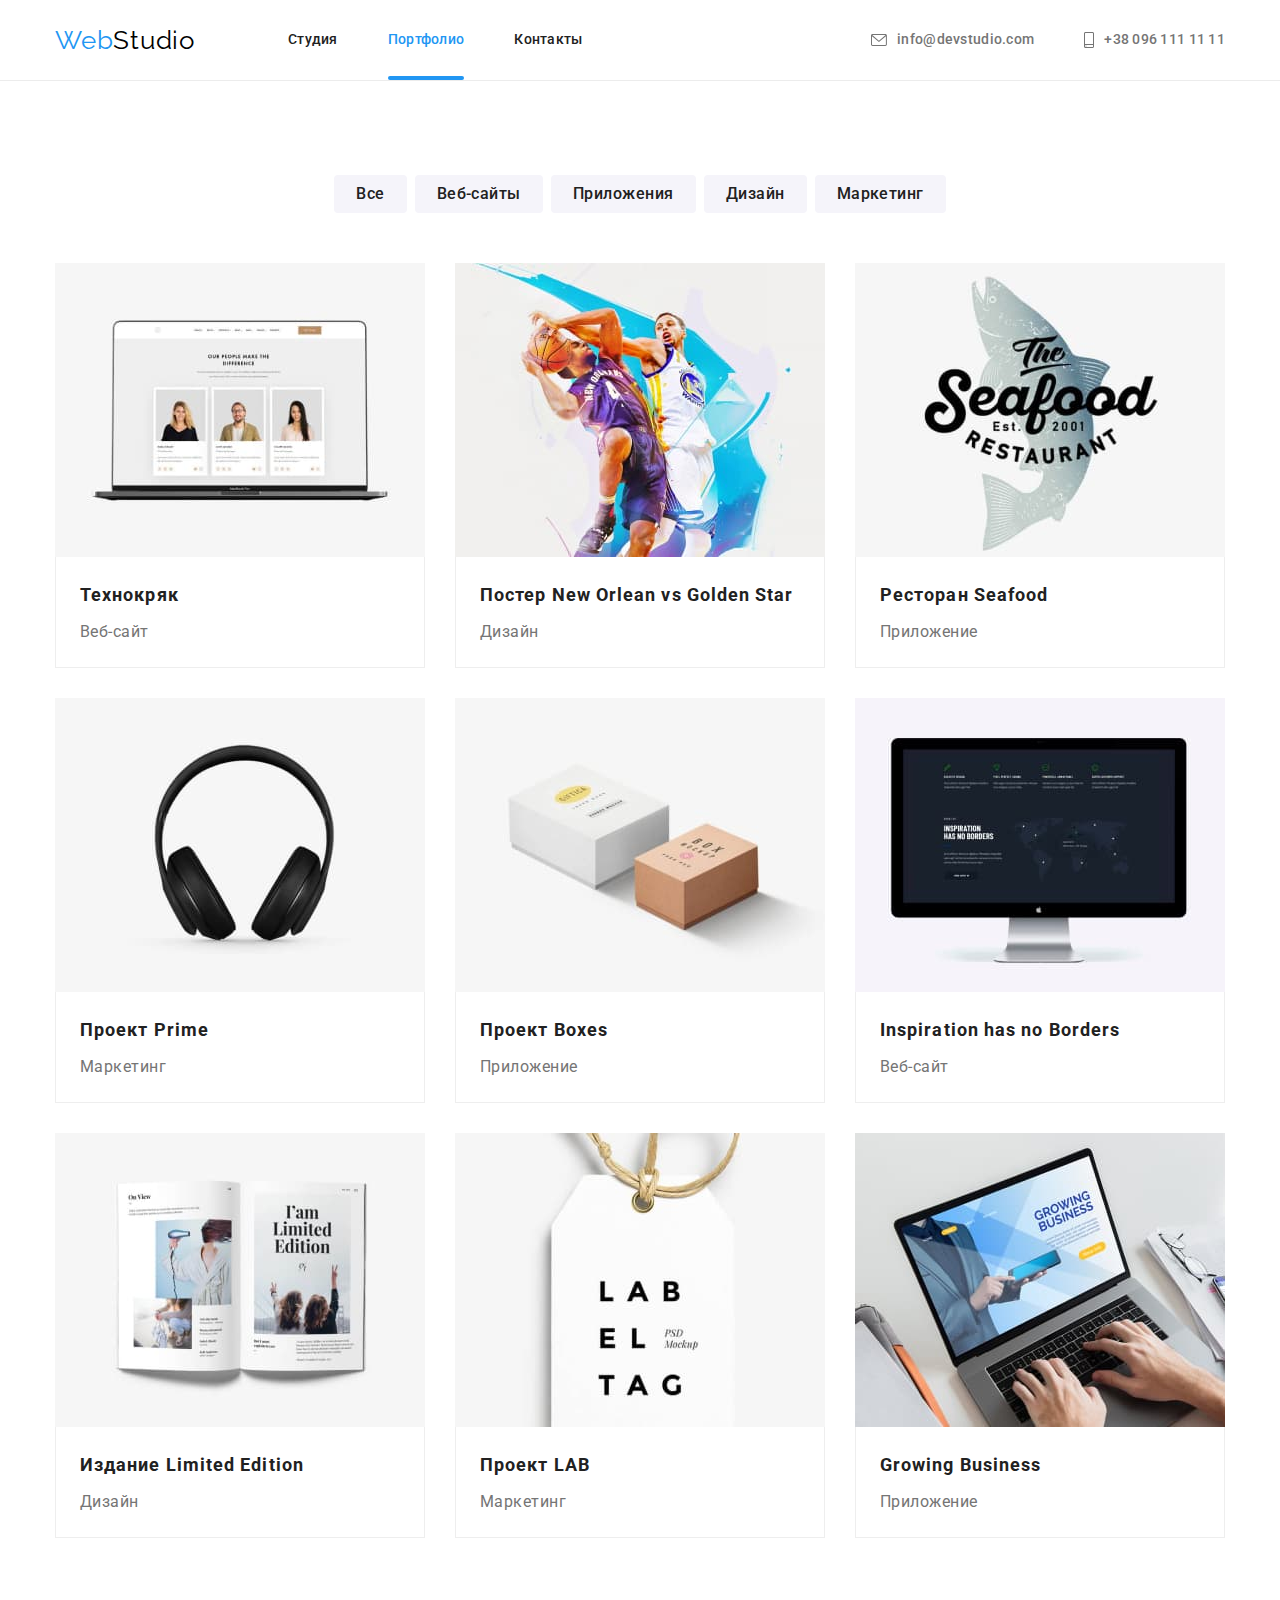
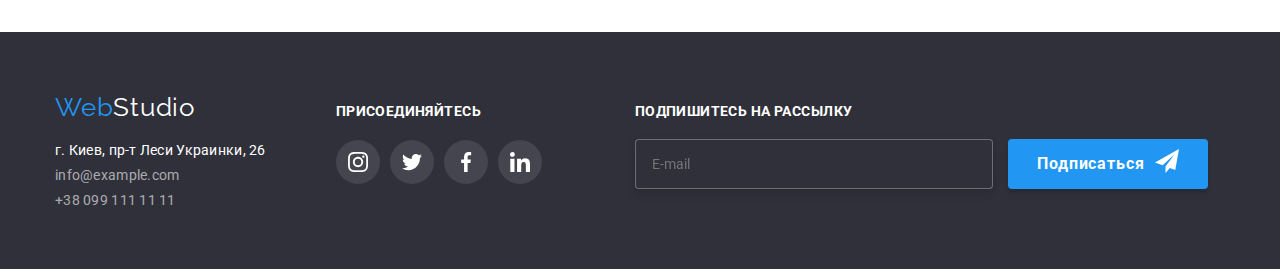
==== portfolio.html @ 9d2379ec "base" ====
<!DOCTYPE html>
<html lang="ru">
  <head>
    <meta charset="UTF-8" />
    <meta http-equiv="X-UA-Compatible" content="IE=edge" />
    <meta name="viewport" content="width=device-width, initial-scale=1.0" />
    <title>Портфолио</title>

    <link rel="preconnect" href="https://fonts.googleapis.com" />
    <link rel="preconnect" href="https://fonts.gstatic.com" crossorigin />
    <link
      href="https://fonts.googleapis.com/css2?family=Raleway:wght@700&family=Roboto:wght@400;500;700;900&display=swap"
      rel="stylesheet"
    />

    <link
      rel="stylesheet"
      href="https://cdn.jsdelivr.net/npm/modern-normalize@1.1.0/modern-normalize.min.css"
    />

    <link rel="stylesheet" href="./css/styles.css" />
  </head>

  <body>
    <header>
      <div class="container header-container">
        <nav class="navigation-main">
          <a class="logo" lang="en" href="./index.html"
            >Web<span class="logo-black">Studio</span></a
          >
          <ul class="navigation-titles">
            <li class="item"><a href="./index.html" class="link">Студия</a></li>
            <li class="item"><a href="./portfolio.html" class="link current">Портфолио</a></li>
            <li class="item"><a href="" class="link">Контакты</a></li>
          </ul>
        </nav>

        <ul class="contacts-header">
          <li class="contacts email">
            <a href="mailto:info@devstudio.com" class="link email">
              <svg class="icon-header" width="16" height="12">
                <use href="./images/icons.svg#icon-envelope"></use>
              </svg>
              info@devstudio.com</a
            >
          </li>
          <li class="contacts tel">
            <a href="tel:+380961111111" class="link tel">
              <svg class="icon-header" width="10" height="16">
                <use href="./images/icons.svg#icon-smartphone"></use>
              </svg>
              +38 096 111 11 11</a
            >
          </li>
        </ul>
      </div>
    </header>

    <main>
      <section class="section">
        <div class="container">
          <h1 class="visually-hidden">Портфолио</h1>
          <ul class="filter">
            <li><button type="button" class="portfolio-button">Все</button></li>
            <li><button type="button" class="portfolio-button">Веб-сайты</button></li>
            <li><button type="button" class="portfolio-button">Приложения</button></li>
            <li><button type="button" class="portfolio-button">Дизайн</button></li>
            <li><button type="button" class="portfolio-button">Маркетинг</button></li>
          </ul>

          <ul class="projects">
            <li class="projects-item">
              <div class="overlay-block">
                <img
                  class="projects-img"
                  src="./images/portfolio/technokryak.jpg"
                  alt="Экран ноутбука"
                  width="370"
                  height="294"
                />
                <div class="portfolio-pannel">
                  Технокряк это современная площадка распространения коронавируса. Компании
                  используют эту платформу для цифрового шпионажа и атак на защищённые сервера
                  конкурентов.
                </div>
              </div>
              <div class="project-text">
                <h3 class="project-name">Технокряк</h3>
                <p class="project-description">Веб-сайт</p>
              </div>
            </li>
            <li class="projects-item">
              <div class="overlay-block">
                <img
                  class="projects-img"
                  src="./images/portfolio/new-orlean.jpg"
                  alt="Баскетболисты"
                  width="370"
                  height="294"
                />
                <div class="portfolio-pannel">
                  Технокряк это современная площадка распространения коронавируса. Компании
                  используют эту платформу для цифрового шпионажа и атак на защищённые сервера
                  конкурентов.
                </div>
              </div>
              <div class="project-text">
                <h3 class="project-name">Постер New Orlean vs Golden Star</h3>
                <p class="project-description">Дизайн</p>
              </div>
            </li>
            <li class="projects-item">
              <div class="overlay-block">
                <img
                  class="projects-img"
                  src="./images/portfolio/seafood.jpg"
                  alt="Логотип рыбного ресторана"
                  width="370"
                  height="294"
                />
                <div class="portfolio-pannel">
                  Технокряк это современная площадка распространения коронавируса. Компании
                  используют эту платформу для цифрового шпионажа и атак на защищённые сервера
                  конкурентов.
                </div>
              </div>
              <div class="project-text">
                <h3 class="project-name">Ресторан Seafood</h3>
                <p class="project-description">Приложение</p>
              </div>
            </li>
            <li class="projects-item">
              <div class="overlay-block">
                <img
                  class="projects-img"
                  src="./images/portfolio/prime.jpg"
                  alt="Наушники"
                  width="370"
                  height="294"
                />
                <div class="portfolio-pannel">
                  Технокряк это современная площадка распространения коронавируса. Компании
                  используют эту платформу для цифрового шпионажа и атак на защищённые сервера
                  конкурентов.
                </div>
              </div>
              <div class="project-text">
                <h3 class="project-name">Проект Prime</h3>
                <p class="project-description">Маркетинг</p>
              </div>
            </li>
            <li class="projects-item">
              <div class="overlay-block">
                <img
                  class="projects-img"
                  src="./images/portfolio/boxes.jpg"
                  alt="Коробочки"
                  width="370"
                  height="294"
                />
                <div class="portfolio-pannel">
                  Технокряк это современная площадка распространения коронавируса. Компании
                  используют эту платформу для цифрового шпионажа и атак на защищённые сервера
                  конкурентов.
                </div>
              </div>
              <div class="project-text">
                <h3 class="project-name">Проект Boxes</h3>
                <p class="project-description">Приложение</p>
              </div>
            </li>
            <li class="projects-item">
              <div class="overlay-block">
                <img
                  class="projects-img"
                  src="./images/portfolio/inspiration.jpg"
                  alt="Монитор с темной темой"
                  width="370"
                  height="294"
                />
                <div class="portfolio-pannel">
                  Технокряк это современная площадка распространения коронавируса. Компании
                  используют эту платформу для цифрового шпионажа и атак на защищённые сервера
                  конкурентов.
                </div>
              </div>
              <div class="project-text">
                <h3 class="project-name">Inspiration has no Borders</h3>
                <p class="project-description">Веб-сайт</p>
              </div>
            </li>
            <li class="projects-item">
              <div class="overlay-block">
                <img
                  class="projects-img"
                  src="./images/portfolio/limited-edition.jpg"
                  alt="Разворот журнала"
                  width="370"
                  height="294"
                />
                <div class="portfolio-pannel">
                  Технокряк это современная площадка распространения коронавируса. Компании
                  используют эту платформу для цифрового шпионажа и атак на защищённые сервера
                  конкурентов.
                </div>
              </div>
              <div class="project-text">
                <h3 class="project-name">Издание Limited Edition</h3>
                <p class="project-description">Дизайн</p>
              </div>
            </li>
            <li class="projects-item">
              <div class="overlay-block">
                <img
                  class="projects-img"
                  src="./images/portfolio/lab.jpg"
                  alt="Бирка"
                  width="370"
                  height="294"
                />
                <div class="portfolio-pannel">
                  Технокряк это современная площадка распространения коронавируса. Компании
                  используют эту платформу для цифрового шпионажа и атак на защищённые сервера
                  конкурентов.
                </div>
              </div>
              <div class="project-text">
                <h3 class="project-name">Проект LAB</h3>
                <p class="project-description">Маркетинг</p>
              </div>
            </li>
            <li class="projects-item">
              <div class="overlay-block">
                <img
                  class="projects-img"
                  src="./images/portfolio/growing-business.jpg"
                  alt="Работа за компьютером"
                  width="370"
                  height="294"
                />
                <div class="portfolio-pannel">
                  Технокряк это современная площадка распространения коронавируса. Компании
                  используют эту платформу для цифрового шпионажа и атак на защищённые сервера
                  конкурентов.
                </div>
              </div>
              <div class="project-text">
                <h3 class="project-name">Growing Business</h3>
                <p class="project-description">Приложение</p>
              </div>
            </li>
          </ul>
        </div>
      </section>
    </main>

    <footer class="footer">
      <div class="container footer-block">
        <div class="contact-data">
          <a class="logo footer-logo" lang="en" href="./index.html"
            >Web<span class="logo-white">Studio</span></a
          >
          <address class="address">
            <p class="physical-address">г. Киев, пр-т Леси Украинки, 26</p>
            <a class="footer-contact email" href="mailto:info@example.com">info@example.com</a>
            <a class="footer-contact" href="tel:+380991111111">+38 099 111 11 11</a>
          </address>
        </div>

        <div class="socials">
          <p class="join">присоединяйтесь</p>
          <ul class="networks">
            <li class="networks-item">
              <a href="" class="social-link-footer">
                <svg class="networks-icon-footer" width="20" height="20">
                  <use href="./images/icons.svg#icon-instagram"></use>
                </svg>
              </a>
            </li>
            <li class="networks-item">
              <a href="" class="social-link-footer">
                <svg class="networks-icon-footer" width="20" height="20">
                  <use href="./images/icons.svg#icon-twitter"></use>
                </svg>
              </a>
            </li>
            <li class="networks-item">
              <a href="" class="social-link-footer">
                <svg class="networks-icon-footer" width="20" height="20">
                  <use href="./images/icons.svg#icon-facebook"></use>
                </svg>
              </a>
            </li>
            <li class="networks-item">
              <a href="" class="social-link-footer">
                <svg class="networks-icon-footer" width="20" height="20">
                  <use href="./images/icons.svg#icon-linkedin"></use>
                </svg>
              </a>
            </li>
          </ul>
        </div>
        <div class="footer-modal">
          <label for="footer-email">Подпишитесь на рассылку</label>
          <div class="submit-email">
            <input class="footer-input" type="email" id="footer-email" placeholder="E-mail" />
            <button class="footer-button" type="submit">
              <div class="send">
                <div class="button-text-send">Подписаться</div>
                <div class="icon-button-send">
                  <svg class="icon-send" width="24" height="24">
                    <use href="./images/icons.svg#icon-send"></use>
                  </svg>
                </div>
              </div>
            </button>
          </div>
        </div>
      </div>
    </footer>
  </body>
</html>
---- css/styles.css ----
/* Стили для index.html */
:root {
  --main-text-color: #757575;
  --header-text-color: #212121;
  --logo-black-text-color: #000000;
  --accent-color: #2196f3;
  --invert-text-color: #ffffff;
  --background-color: #2f303a;
  --button-background: #f5f4fa;
  --icon-basic-color: #afb1b8;
  --time-function: cubic-bezier(0.4, 0, 0.2, 1);
}

html {
  box-sizing: border-box;
}
*,
*::before,
*::after {
  box-sizing: inherit;
}

body {
  background-color: #ffffff;
  color: var(--main-text-color);
  font-family: 'Roboto', sans-serif;
  font-style: normal;
  font-size: 14px;
  line-height: 1.14;
  letter-spacing: 0.02em;
}

ul {
  list-style: none;
  margin-top: 0;
  margin-bottom: 0;
  padding: 0;
}
a {
  text-decoration: none;
  color: var(--header-text-color);
}
h1,
h2,
h3,
p {
  margin-top: 0;
  margin-bottom: 0;
}
img {
  display: block;
}
header {
  border-bottom: 1px solid #ececec;
}
.container {
  width: 1200px;
  padding-left: 15px;
  padding-right: 15px;
  margin-left: auto;
  margin-right: auto;
}
.section {
  padding-top: 94px;
  padding-bottom: 94px;
}
.visually-hidden {
  position: absolute;
  width: 1px;
  height: 1px;
  margin: -1px;
  border: 0;
  padding: 0;
  white-space: nowrap;
  clip-path: inset(100%);
  clip: rect(0 0 0 0);
  overflow: hidden;
}
.container.header-container {
  display: flex;
  align-items: center;
}
.logo {
  margin-right: 93px;

  font-family: 'Raleway', sans-serif;
  font-size: 26px;
  line-height: 1.19;
  letter-spacing: 0.03em;
  color: var(--accent-color);
}
.logo .logo-black {
  color: var(--logo-black-text-color);
}
.logo .logo-white {
  color: var(--invert-text-color);
}
.navigation-main {
  display: flex;
  align-items: center;
}
.navigation-titles .link.current {
  color: var(--accent-color);
}
.navigation-titles {
  display: flex;
  align-items: center;
  font-weight: 500;
}
.navigation-titles .item:not(:last-child) {
  margin-right: 50px;
}
.navigation-titles .item {
  display: block;
}
.navigation-titles .link {
  display: inline-block;
  position: relative;
  padding: 32px 0;
}
.navigation-titles .link:hover,
.navigation-titles .link:focus {
  color: var(--accent-color);
}
.item .link.current::after {
  position: absolute;
  bottom: 0;
  left: 0;
  display: inline-block;
  content: '';
  width: 100%;
  height: 4px;
  border-radius: 2px;
  background-color: var(--accent-color);
}
.contacts-header {
  display: flex;
  align-items: center;
  margin-left: auto;
}
.contacts-header .contacts + .contacts {
  margin-left: 50px;
}
.contacts {
  display: flex;
  align-items: center;
}
.contacts .link {
  display: flex;
  align-items: center;
  padding: 32px 0;
  color: var(--main-text-color);
  font-weight: 500;

  transition: color 250ms var(--time-function);
}
.contacts .link:hover,
.contacts .link:focus {
  color: var(--accent-color);
}
.icon-header {
  margin-right: 10px;
  fill: var(--main-text-color);
}
.contacts .link:hover .icon-header {
  fill: var(--accent-color);
}

.hero {
  height: 600px;
  max-width: 1600px;
  padding-top: 200px;
  padding-bottom: 200px;
  background-color: var(--background-color);
  background-image: linear-gradient(to right, rgba(47, 48, 58, 0.4), rgba(47, 48, 58, 0.4)),
    url(../images/hero-img.jpg);
  text-align: center;
  margin-left: auto;
  margin-right: auto;
}
.hero-header {
  margin-bottom: 30px;

  color: var(--invert-text-color);
  font-weight: 900;
  font-size: 44px;
  line-height: 1.36;
  letter-spacing: 0.06em;
  text-transform: uppercase;
}
.hero-button {
  display: inline-block;
  justify-content: center;
  text-align: center;
  min-width: 200px;
  min-height: 50px;
  padding: 10px 32px;
  border-radius: 4px;
  border: 1px solid var(--accent-color);
  box-sizing: border-box;
  box-shadow: 0px 4px 4px rgba(0, 0, 0, 0.15);

  background-color: var(--accent-color);
  color: var(--invert-text-color);
  font-weight: 700;
  font-size: 16px;
  line-height: 1.875;
  cursor: pointer;
}
.features {
  display: flex;
  margin-bottom: 94px;
}
.features-list {
  margin-right: 30px;
  width: calc((100% - 90px) / 4);
}
.features-list:nth-child(4) {
  margin-right: 0;
}
.features-item {
  margin-bottom: 10px;
  text-transform: uppercase;
  color: var(--header-text-color);
  font-size: 14px;
}
.features-description {
  line-height: 1.71;
  letter-spacing: 0.03em;
}
.icon-features {
  margin-bottom: 30px;
}
.work-examples {
  display: flex;
  justify-content: center;
}
.work-examples .item {
  position: relative;
  margin-right: 30px;
}
.work-examples .item:nth-child(3) {
  margin-right: 0;
}
.section-header {
  margin-bottom: 50px;

  color: var(--header-text-color);
  font-size: 36px;
  line-height: 1.16;
  text-align: center;
}
.section:nth-child(3) {
  background-color: var(--button-background);
}
.pannel {
  display: flex;
  position: absolute;
  bottom: 0;
  left: 0;
  justify-content: center;
  align-items: center;
  width: 100%;
  height: 70px;
  background-color: var(--background-color);
  opacity: 80%;
  line-height: 1.14;
  letter-spacing: 0.03em;
  text-transform: uppercase;
  color: var(--invert-text-color);
}
.team {
  display: flex;
  justify-content: center;
  text-align: center;
}
.team-description {
  padding: 30px 0;
}
.team-member {
  margin-right: 30px;
  background-color: var(--invert-text-color);
  box-shadow: 0px 1px 3px rgba(0, 0, 0, 0.12), 0px 1px 1px rgba(0, 0, 0, 0.14),
    0px 2px 1px rgba(0, 0, 0, 0.2);
  border-radius: 0px 0px 4px 4px;
}
.team-member:nth-child(4) {
  margin-right: 0;
}
.team-name {
  margin-bottom: 10px;
  font-size: 16px;
  color: var(--header-text-color);
}
.team-job {
  font-size: 16px;
  color: var(--main-text-color);
}
.networks {
  display: flex;
  justify-content: center;
  margin-top: 16px;
}
.networks-item:not(:last-child) {
  margin-right: 10px;
}
.networks-icon {
  background-size: contain;
  fill: var(--icon-basic-color);

  transition: fill 250ms var(--time-function);
}
.networks-icon:hover {
  fill: var(--invert-text-color);
}
.social-link {
  display: flex;
  justify-content: center;
  align-items: center;
  width: 44px;
  height: 44px;
  border-radius: 50%;

  transition: background-color 250ms var(--time-function), fill 250ms var(--time-function);
}
.social-link:hover,
.social-link:focus {
  background-color: var(--accent-color);
}
.social-link:hover .networks-icon {
  fill: var(--invert-text-color);
}
.social-link:focus .networks-icon {
  fill: var(--invert-text-color);
}
.clients-list {
  display: flex;
  justify-content: center;
  align-items: center;
  margin-top: 50px;
}
.client:not(:last-child) {
  margin-right: 30px;
}
.client-link {
  display: flex;
  justify-content: center;
  align-items: center;
  width: 170px;
  height: 92px;
  border: 1px solid var(--icon-basic-color);
  border-radius: 4px;

  transition: border 250ms var(--time-function);
}
.client-link:hover,
.client-link:focus {
  border: 1px solid var(--accent-color);
}
.client-link:hover .client-icon {
  fill: var(--accent-color);
}
.client-link:focus .client-icon {
  fill: var(--accent-color);
}
.client-icon {
  fill: var(--icon-basic-color);

  transition: fill 250ms var(--time-function);
}
.footer {
  padding-top: 60px;
  padding-bottom: 60px;
  background-color: var(--background-color);
}
.footer-block {
  display: flex;
  align-items: baseline;
}
.logo.footer-logo {
  margin-right: 0;
}
.address {
  margin-top: 20px;
  font-style: normal;
}
.physical-address {
  margin-bottom: 9px;
  color: var(--invert-text-color);
}
.footer-contact {
  color: rgba(255, 255, 255, 0.6);
  font-style: normal;
}
.footer-contact.email {
  display: block;
  margin-bottom: 9px;
}
.socials {
  margin-left: 70px;
}
.join {
  margin-bottom: 20px;
  font-weight: 700;
  font-size: 14px;
  line-height: 1.14;
  letter-spacing: 0.03em;
  text-transform: uppercase;
  color: var(--invert-text-color);
}
.footer-link {
  display: flex;
  width: 44px;
  height: 44px;
}
.networks-icon-footer {
  fill: var(--invert-text-color);
}
.social-link-footer {
  display: flex;
  justify-content: center;
  align-items: center;
  width: 44px;
  height: 44px;
  border-radius: 50%;
  background-color: rgba(255, 255, 255, 0.1);

  transition: background-color 250ms var(--time-function);
}
.social-link-footer:hover,
.social-link-footer:focus {
  background-color: var(--accent-color);
}
.footer-modal {
  display: flex;
  flex-direction: column;
  margin-left: 93px;
}
.footer-modal label {
  margin-bottom: 20px;
  font-weight: 700;
  font-size: 14px;
  line-height: 16px;
  letter-spacing: 0.03em;
  text-transform: uppercase;
  color: var(--invert-text-color);
}
.footer-input {
  height: 50px;
  min-width: 358px;
  padding: 15px 16px;
  margin-right: 12px;
  background-color: var(--background-color);
  border: 1px solid rgba(255, 255, 255, 0.3);
  box-sizing: border-box;
  filter: drop-shadow(0px 4px 4px rgba(0, 0, 0, 0.15));
  border-radius: 4px;

  transition: border-color 250ms var(--time-function);
}
.footer-input:hover,
.footer-input:focus-within {
  outline: none;
  border: 1px solid var(--accent-color);
}
.footer-button {
  height: 50px;
  min-width: 200px;
  background-color: var(--accent-color);
  color: var(--invert-text-color);
  box-shadow: 0px 4px 4px rgba(0, 0, 0, 0.15);
  border: var(--accent-color);
  border-radius: 4px;
  font-weight: 700;
  font-size: 16px;
  line-height: 1.875;
  letter-spacing: 0.06em;
  cursor: pointer;
}
.send {
  display: flex;
  flex-direction: row;
  justify-content: center;
}
.button-text-send {
  margin-right: 10px;
  color: var(--invert-text-color);
}
.icon-send {
  display: block;
  fill: var(--invert-text-color);
}
.backdrop {
  position: fixed;
  top: 0;
  left: 0;
  width: 100%;
  height: 100%;
  background-color: rgba(0, 0, 0, 0.2);
  opacity: 1;
  transition: opacity 250ms var(--time-function);
}
.backdrop.is-hidden {
  opacity: 0;
  pointer-events: none;
}
.modal {
  position: absolute;
  top: 50%;
  left: 50%;
  transform: translate(-50%, -50%) scale(1);

  width: 528px;
  border-radius: 4px;
  background-color: var(--invert-text-color);
  opacity: 1;

  transition: transform 250ms var(--time-function);
}
.backdrop.is-hidden .modal {
  transform: translate(-50%, -50%) scale(0.5);
}
.close-button {
  position: absolute;
  align-content: center;
  top: 0;
  right: 0;
  margin-top: 8px;
  margin-right: 8px;
  padding: 0;
  border: none;
  background-color: transparent;
  cursor: pointer;
}
.close-button:hover .closing-icon {
  fill: var(--accent-color);
}
.close-button:focus .closing-icon {
  fill: var(--accent-color);
}
.modal-form {
  width: 528px;
  padding: 40px;
}
.modal-header {
  font-weight: 700;
  font-size: 20px;
  line-height: 1.15;
  text-align: center;
  letter-spacing: 0.03em;
  margin-bottom: 12px;
  color: #212121;
}
.form-field {
  display: flex;
  flex-direction: column;
  margin-bottom: 10px;
}
.form-field label {
  margin-bottom: 4px;
}
.form-input {
  width: 100%;
  margin: 0;
  padding: 12px 42px;
  border: 1px solid rgba(33, 33, 33, 0.2);
  box-sizing: border-box;
  border-radius: 4px;
  resize: none;
  cursor: pointer;

  transition: border-color 250ms var(--time-function) fill 250ms var(--time-function);
}
.form-input:focus-within {
  outline: none;
  border: 1px solid var(--accent-color);
}
.form-input:focus-within + .icon-label {
  fill: var(--accent-color);
}
.form-field textarea {
  display: block;
  height: 120px;
  margin: 0;
  padding: 12px 16px;
  margin-bottom: 20px;
  border: 1px solid rgba(33, 33, 33, 0.2);
  box-sizing: border-box;
  border-radius: 4px;
  cursor: pointer;
}
.form-field textarea:hover {
  border: 1px solid var(--accent-color);
}
.form-input-field {
  position: relative;
}
.icon-label {
  position: absolute;
  top: 11px;
  left: 12px;
}
.checkbox-label {
  display: flex;
  justify-content: center;
  align-items: center;
  margin-bottom: 30px;
  cursor: pointer;
}
.checkbox-input {
  appearance: none;
  -webkit-appearance: none;
  -moz-appearance: none;
}
.checkbox-icon {
  display: inline-block;
  margin-right: 8px;
  width: 16px;
  height: 15px;
  border: 2px solid var(--header-text-color);
  border-radius: 4px;
}
.checkbox-input:checked + .checkbox-icon {
  background-image: url(../images/icon-check.svg);
  background-color: var(--accent-color);
  background-size: contain;
  background-origin: border-box;
  border-color: var(--accent-color);
}
.checkbox-input:focus + .checkbox-icon {
  border-color: var(--accent-color);
}
.agreement-link {
  color: var(--accent-color);
  text-decoration-line: underline;
}
.modal-button {
  display: block;
  align-items: center;
  min-width: 200px;
  min-height: 50px;
  padding: 10px 56px;
 margin: 0 auto;

  border-radius: 4px;
  border: var(--accent-color);
  box-shadow: 0px 4px 4px rgba(0, 0, 0, 0.15);

  background-color: var(--accent-color);
  color: var(--invert-text-color);
  font-weight: 700;
  font-size: 16px;
  line-height: 1.875;
  letter-spacing: 0.06em;
  cursor: pointer;
}
/* Стили для portfolio.html */

.filter {
  display: flex;
  justify-content: center;
  margin-bottom: 50px;
}
.filter > li:not(:last-child) {
  margin-right: 8px;
}
.portfolio-button {
  padding: 6px 22px;
  cursor: pointer;
  font-size: 16px;
  font-weight: 500;
  line-height: 1.625;
  letter-spacing: 0.03em;
  color: var(--header-text-color);
  background-color: var(--button-background);
  border-radius: 4px;
  border: transparent;

  transform: color 250ms var(--time-function), background-color 250ms var(--time-function),
    box-shadow 250ms var(--time-function);
}
.filter > .portfolio-button:not(last-child) {
  margin-right: 8px;
}
.portfolio-button:focus,
.portfolio-button:hover {
  color: var(--invert-text-color);
  background-color: var(--accent-color);
  box-shadow: 0px 3px 1px rgba(0, 0, 0, 0.1), 0px 1px 2px rgba(0, 0, 0, 0.08),
    0px 2px 2px rgba(0, 0, 0, 0.12);
}
.projects {
  display: flex;
  flex-wrap: wrap;
  justify-content: center;
}
.projects-item {
  width: 370px;
  margin-right: 30px;
  margin-bottom: 30px;
}
.projects-item:hover {
  box-shadow: 0px 1px 1px rgba(0, 0, 0, 0.12), 0px 4px 4px rgba(0, 0, 0, 0.06),
    1px 4px 6px rgba(0, 0, 0, 0.16);
}
.projects-item:nth-child(3n) {
  margin-right: 0;
}
.projects-item:nth-last-child(-n + 3) {
  margin-bottom: 0;
}
.project-name {
  margin-bottom: 4px;
  color: var(--header-text-color);
  font-size: 18px;
  line-height: 2;
  letter-spacing: 0.06em;
}
.project-description {
  font-size: 16px;
  line-height: 1.875;
  letter-spacing: 0.03em;
}
.project-text {
  padding: 20px 24px;
  border-bottom: 1px solid #eeeeee;
  border-left: 1px solid #eeeeee;
  border-right: 1px solid #eeeeee;
}
.overlay-block {
  position: relative;
  overflow: hidden;
}
.portfolio-pannel {
  position: absolute;
  justify-content: center;
  padding: 63px 24px;
  width: 370px;
  height: 294px;
  left: 0;
  bottom: 0;
  font-size: 18px;
  line-height: 1.56;
  letter-spacing: 0.03em;
  background-color: var(--accent-color);
  opacity: 0;
  color: var(--invert-text-color);

  transform: translateY(100%);
  transition: transform 250ms var(--time-function);
}
.projects-item:hover .portfolio-pannel {
  opacity: 0.9;
  transform: translateY(0);
}
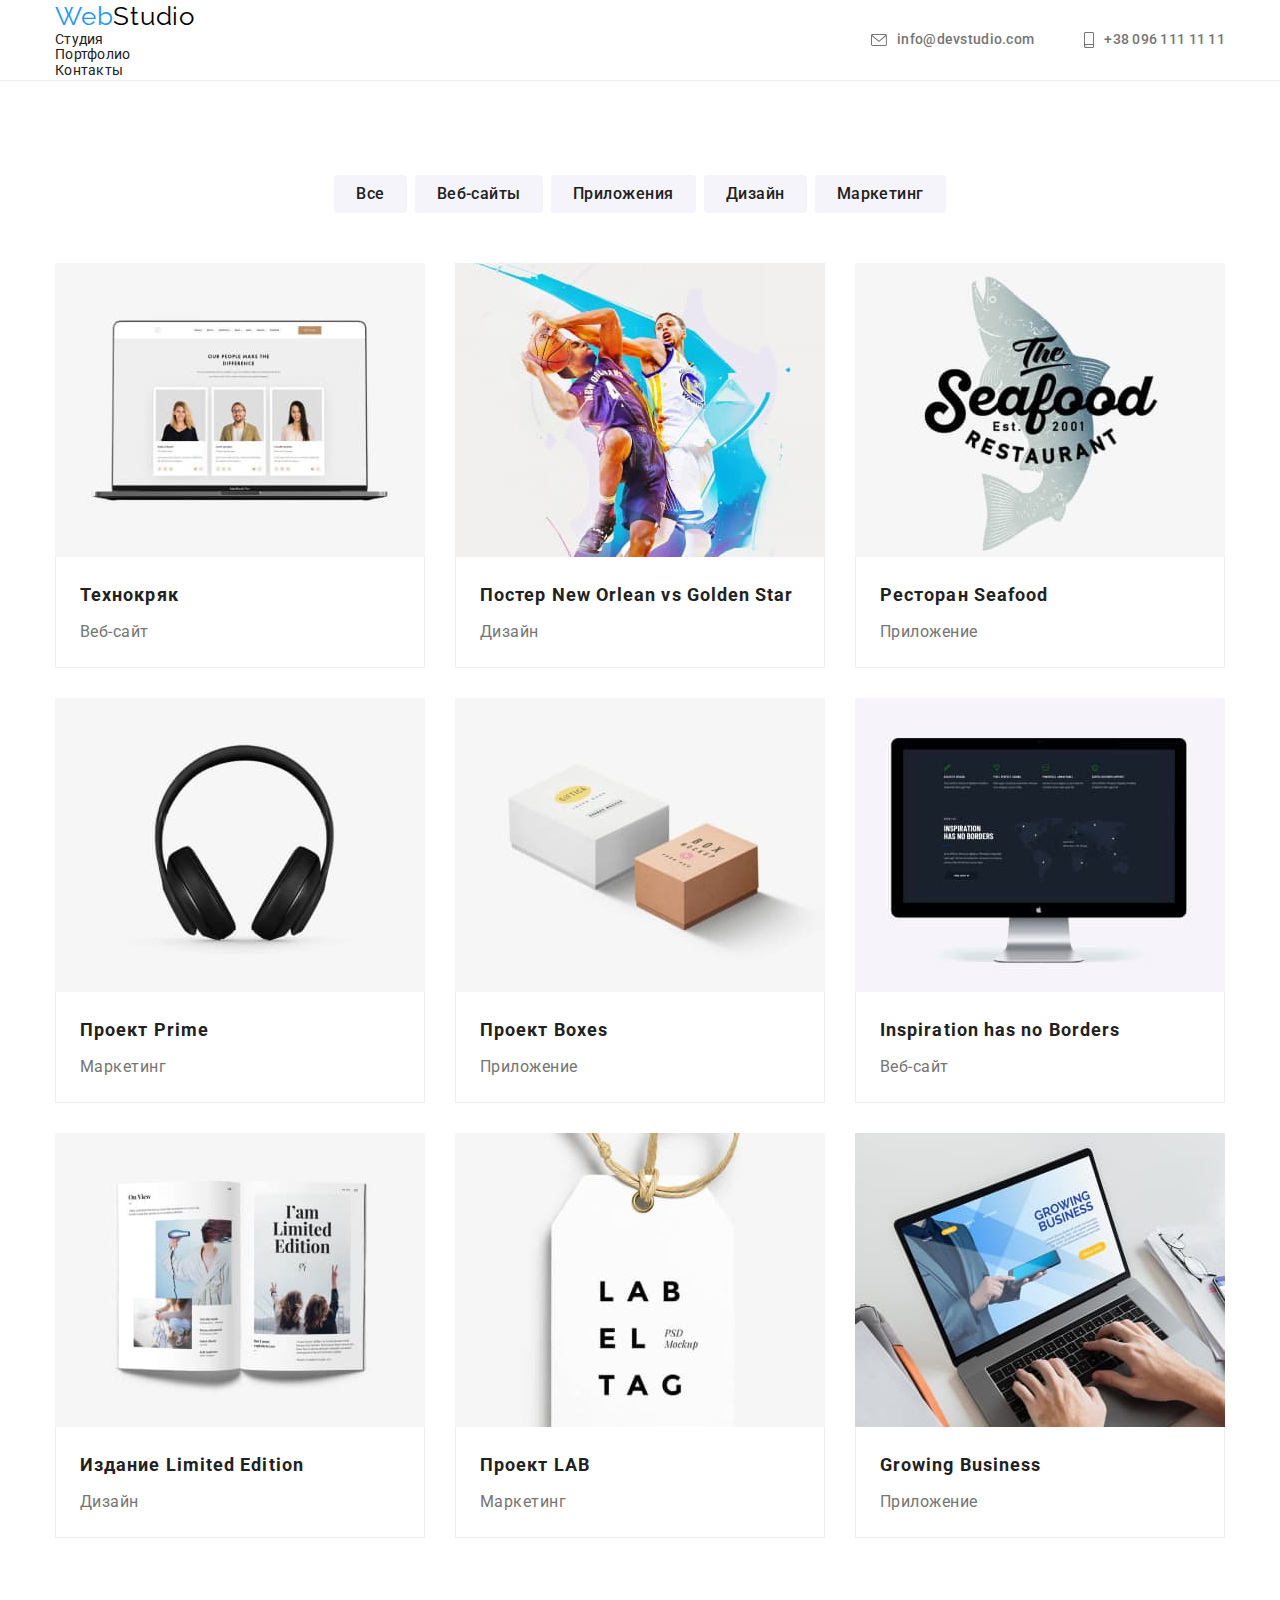
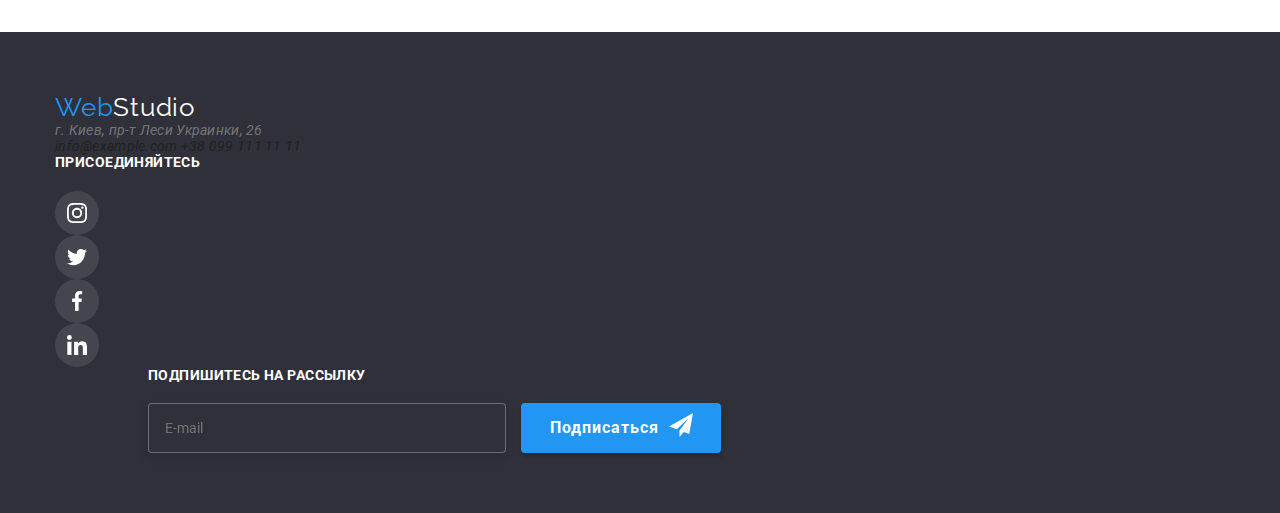
==== commit 0fe936b6: "primary sass" ====
--- a/portfolio.html
+++ b/portfolio.html
@@ -18,7 +18,7 @@
       href="https://cdn.jsdelivr.net/npm/modern-normalize@1.1.0/modern-normalize.min.css"
     />
 
-    <link rel="stylesheet" href="./css/styles.css" />
+    <link rel="stylesheet" href="./css/portfolio.min.css" />
   </head>
 
   <body>
--- a/css/portfolio.min.css
+++ b/css/portfolio.min.css
@@ -0,0 +1,2 @@
+:root{--main-text-color: #757575;--header-text-color: #212121;--logo-black-text-color: #000000;--accent-color: #2196f3;--invert-text-color: #ffffff;--background-color: #2f303a;--button-background: #f5f4fa;--icon-basic-color: #afb1b8;--time-function: cubic-bezier(0.4, 0, 0.2, 1)}html{-webkit-box-sizing:border-box;box-sizing:border-box}*,*::before,*::after{-webkit-box-sizing:inherit;box-sizing:inherit}body{background-color:#ffffff;color:var(--main-text-color);font-family:'Roboto', sans-serif;font-style:normal;font-size:14px;line-height:1.14;letter-spacing:0.02em}ul{list-style:none;margin-top:0;margin-bottom:0;padding:0}a{text-decoration:none;color:var(--header-text-color)}h1,h2,h3,p{margin-top:0;margin-bottom:0}img{display:block}header{border-bottom:1px solid #ececec}.visually-hidden{position:absolute;width:1px;height:1px;margin:-1px;border:0;padding:0;white-space:nowrap;-webkit-clip-path:inset(100%);clip-path:inset(100%);clip:rect(0 0 0 0);overflow:hidden}.container{width:1200px;padding-left:15px;padding-right:15px;margin-left:auto;margin-right:auto}.section{padding-top:94px;padding-bottom:94px}.navigation{display:-webkit-box;display:-ms-flexbox;display:flex;-webkit-box-align:center;-ms-flex-align:center;align-items:center}.navigation__link.current{color:var(--accent-color)}.navigation__titles{display:-webkit-box;display:-ms-flexbox;display:flex;-webkit-box-align:center;-ms-flex-align:center;align-items:center;font-weight:500}.navigation__item:not(:last-child){margin-right:50px}.navigation__item{display:block}.navigation__link{display:inline-block;position:relative;padding:32px 0}.navigation__link:hover,.navigation__link:focus{color:var(--accent-color)}.navigation__link.current::after{position:absolute;bottom:0;left:0;display:inline-block;content:'';width:100%;height:4px;border-radius:2px;background-color:var(--accent-color)}.container.header-container{display:-webkit-box;display:-ms-flexbox;display:flex;-webkit-box-align:center;-ms-flex-align:center;align-items:center}.logo .logo-black{color:var(--logo-black-text-color)}.logo .logo-white{color:var(--invert-text-color)}.contacts-header{display:-webkit-box;display:-ms-flexbox;display:flex;-webkit-box-align:center;-ms-flex-align:center;align-items:center;margin-left:auto}.contacts-header .contacts+.contacts{margin-left:50px}.contacts{display:-webkit-box;display:-ms-flexbox;display:flex;-webkit-box-align:center;-ms-flex-align:center;align-items:center}.contacts .link{display:-webkit-box;display:-ms-flexbox;display:flex;-webkit-box-align:center;-ms-flex-align:center;align-items:center;padding:32px 0;color:var(--main-text-color);font-weight:500;-webkit-transition:color 250ms var(--time-function);transition:color 250ms var(--time-function)}.contacts .link:hover,.contacts .link:focus{color:var(--accent-color)}.icon-header{margin-right:10px;fill:var(--main-text-color)}.contacts .link:hover .icon-header{fill:var(--accent-color)}.logo{margin-right:93px;font-family:'Raleway', sans-serif;font-size:26px;line-height:1.19;letter-spacing:0.03em;color:var(--accent-color)}.filter{display:-webkit-box;display:-ms-flexbox;display:flex;-webkit-box-pack:center;-ms-flex-pack:center;justify-content:center;margin-bottom:50px}.filter>li:not(:last-child){margin-right:8px}.portfolio-button{padding:6px 22px;cursor:pointer;font-size:16px;font-weight:500;line-height:1.625;letter-spacing:0.03em;color:var(--header-text-color);background-color:var(--button-background);border-radius:4px;border:transparent;-webkit-transform:color 250ms var(--time-function),background-color 250ms var(--time-function),box-shadow 250ms var(--time-function);transform:color 250ms var(--time-function),background-color 250ms var(--time-function),box-shadow 250ms var(--time-function)}.filter>.portfolio-button:not(last-child){margin-right:8px}.portfolio-button:focus,.portfolio-button:hover{color:var(--invert-text-color);background-color:var(--accent-color);-webkit-box-shadow:0px 3px 1px rgba(0,0,0,0.1),0px 1px 2px rgba(0,0,0,0.08),0px 2px 2px rgba(0,0,0,0.12);box-shadow:0px 3px 1px rgba(0,0,0,0.1),0px 1px 2px rgba(0,0,0,0.08),0px 2px 2px rgba(0,0,0,0.12)}.projects{display:-webkit-box;display:-ms-flexbox;display:flex;-ms-flex-wrap:wrap;flex-wrap:wrap;-webkit-box-pack:center;-ms-flex-pack:center;justify-content:center}.projects-item{width:370px;margin-right:30px;margin-bottom:30px}.projects-item:hover{-webkit-box-shadow:0px 1px 1px rgba(0,0,0,0.12),0px 4px 4px rgba(0,0,0,0.06),1px 4px 6px rgba(0,0,0,0.16);box-shadow:0px 1px 1px rgba(0,0,0,0.12),0px 4px 4px rgba(0,0,0,0.06),1px 4px 6px rgba(0,0,0,0.16)}.projects-item:nth-child(3n){margin-right:0}.projects-item:nth-last-child(-n+3){margin-bottom:0}.project-name{margin-bottom:4px;color:var(--header-text-color);font-size:18px;line-height:2;letter-spacing:0.06em}.project-description{font-size:16px;line-height:1.875;letter-spacing:0.03em}.project-text{padding:20px 24px;border-bottom:1px solid #eeeeee;border-left:1px solid #eeeeee;border-right:1px solid #eeeeee}.overlay-block{position:relative;overflow:hidden}.portfolio-pannel{position:absolute;-webkit-box-pack:center;-ms-flex-pack:center;justify-content:center;padding:63px 24px;width:370px;height:294px;left:0;bottom:0;font-size:18px;line-height:1.56;letter-spacing:0.03em;background-color:var(--accent-color);opacity:0;color:var(--invert-text-color);-webkit-transform:translateY(100%);transform:translateY(100%);-webkit-transition:-webkit-transform 250ms var(--time-function);transition:-webkit-transform 250ms var(--time-function);transition:transform 250ms var(--time-function);transition:transform 250ms var(--time-function), -webkit-transform 250ms var(--time-function)}.projects-item:hover .portfolio-pannel{opacity:0.9;-webkit-transform:translateY(0);transform:translateY(0)}.footer{padding-top:60px;padding-bottom:60px;background-color:var(--background-color)}.footer__block{display:-webkit-box;display:-ms-flexbox;display:flex;-webkit-box-align:baseline;-ms-flex-align:baseline;align-items:baseline}.logo.footer__logo{margin-right:0}.footer__details{margin-top:20px;font-style:normal}.footer__address{margin-bottom:9px;color:var(--invert-text-color)}.footer__email,.footer__tel{color:rgba(255,255,255,0.6);font-style:normal}.footer__email{display:block;margin-bottom:9px}.footer__socials{margin-left:70px}.footer__networks{display:-webkit-box;display:-ms-flexbox;display:flex}.join{margin-bottom:20px;font-weight:700;font-size:14px;line-height:1.14;letter-spacing:0.03em;text-transform:uppercase;color:var(--invert-text-color)}.footer-link{display:-webkit-box;display:-ms-flexbox;display:flex;width:44px;height:44px}.networks-icon-footer{fill:var(--invert-text-color)}.social-link-footer{display:-webkit-box;display:-ms-flexbox;display:flex;-webkit-box-pack:center;-ms-flex-pack:center;justify-content:center;-webkit-box-align:center;-ms-flex-align:center;align-items:center;width:44px;height:44px;border-radius:50%;background-color:rgba(255,255,255,0.1);-webkit-transition:background-color 250ms var(--time-function);transition:background-color 250ms var(--time-function)}.social-link-footer:hover,.social-link-footer:focus{background-color:var(--accent-color)}.footer-modal{display:-webkit-box;display:-ms-flexbox;display:flex;-webkit-box-orient:vertical;-webkit-box-direction:normal;-ms-flex-direction:column;flex-direction:column;margin-left:93px}.footer-modal label{margin-bottom:20px;font-weight:700;font-size:14px;line-height:16px;letter-spacing:0.03em;text-transform:uppercase;color:var(--invert-text-color)}.footer-input{height:50px;min-width:358px;padding:15px 16px;margin-right:12px;background-color:var(--background-color);border:1px solid rgba(255,255,255,0.3);-webkit-box-sizing:border-box;box-sizing:border-box;-webkit-filter:drop-shadow(0px 4px 4px rgba(0,0,0,0.15));filter:drop-shadow(0px 4px 4px rgba(0,0,0,0.15));border-radius:4px;-webkit-transition:border-color 250ms var(--time-function);transition:border-color 250ms var(--time-function)}.footer-input:hover,.footer-input:focus-within{outline:none;border:1px solid var(--accent-color)}.footer-button{height:50px;min-width:200px;background-color:var(--accent-color);color:var(--invert-text-color);-webkit-box-shadow:0px 4px 4px rgba(0,0,0,0.15);box-shadow:0px 4px 4px rgba(0,0,0,0.15);border:var(--accent-color);border-radius:4px;font-weight:700;font-size:16px;line-height:1.875;letter-spacing:0.06em;cursor:pointer}.send{display:-webkit-box;display:-ms-flexbox;display:flex;-webkit-box-orient:horizontal;-webkit-box-direction:normal;-ms-flex-direction:row;flex-direction:row;-webkit-box-pack:center;-ms-flex-pack:center;justify-content:center}.button-text-send{margin-right:10px;color:var(--invert-text-color)}.icon-send{display:block;fill:var(--invert-text-color)}
+/*# sourceMappingURL=portfolio.min.css.map */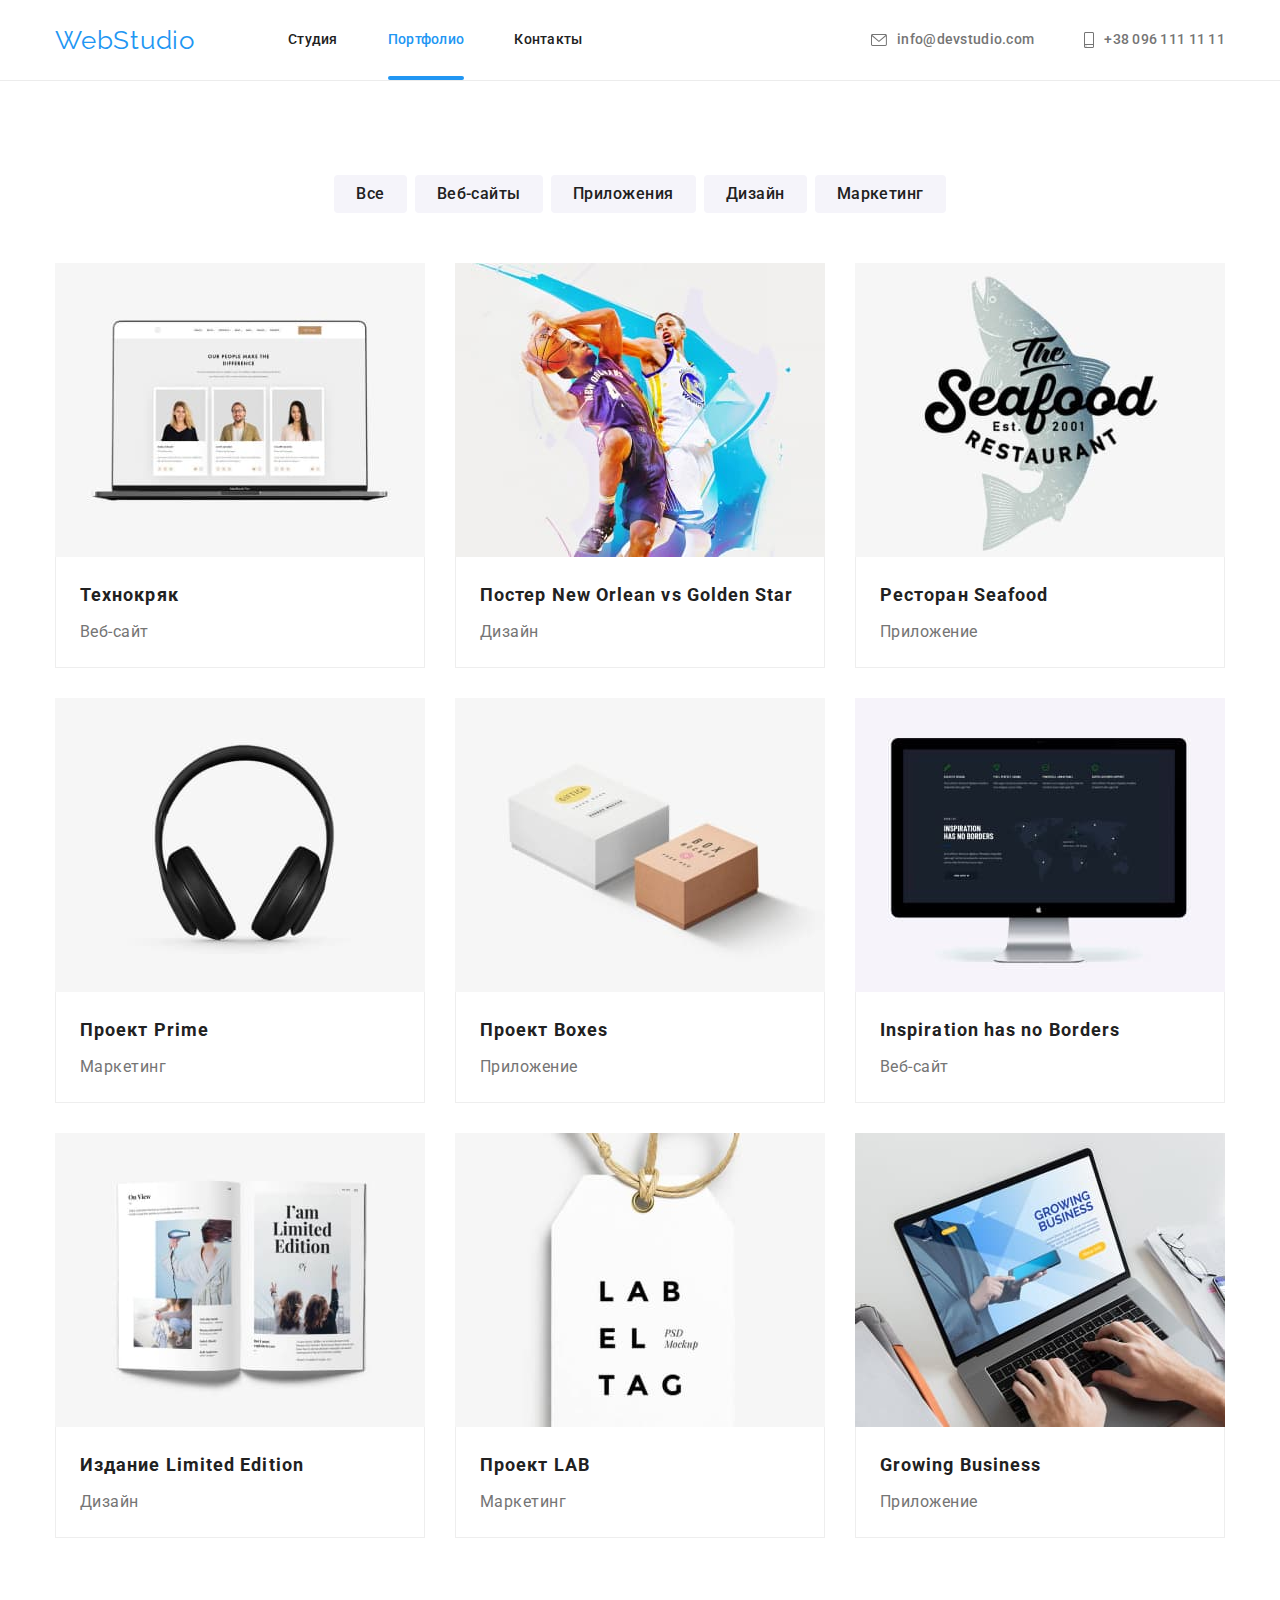
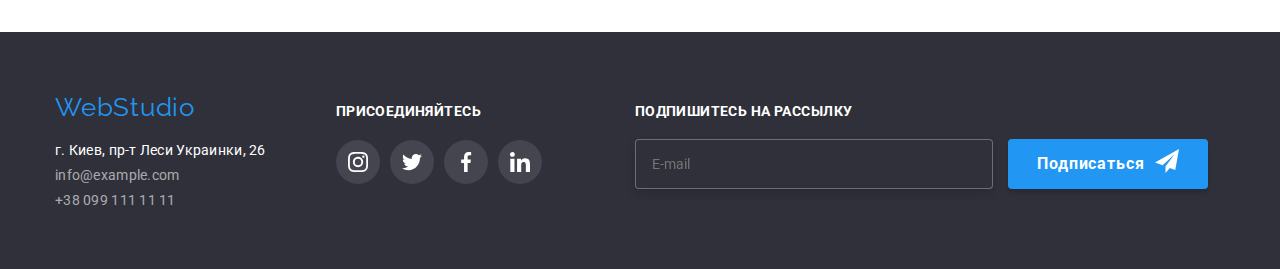
==== commit d8efc14f: "sass" ====
--- a/portfolio.html
+++ b/portfolio.html
@@ -24,14 +24,18 @@
   <body>
     <header>
       <div class="container header-container">
-        <nav class="navigation-main">
+        <nav class="navigation">
           <a class="logo" lang="en" href="./index.html"
             >Web<span class="logo-black">Studio</span></a
           >
-          <ul class="navigation-titles">
-            <li class="item"><a href="./index.html" class="link">Студия</a></li>
-            <li class="item"><a href="./portfolio.html" class="link current">Портфолио</a></li>
-            <li class="item"><a href="" class="link">Контакты</a></li>
+          <ul class="navigation__titles">
+            <li class="navigation__item">
+              <a href="./index.html" class="navigation__link">Студия</a>
+            </li>
+            <li class="navigation__item">
+              <a href="./portfolio.html" class="navigation__link current">Портфолио</a>
+            </li>
+            <li class="navigation__item"><a href="" class="navigation__link">Контакты</a></li>
           </ul>
         </nav>
 
@@ -255,21 +259,21 @@
     </main>
 
     <footer class="footer">
-      <div class="container footer-block">
+      <div class="container footer__block">
         <div class="contact-data">
-          <a class="logo footer-logo" lang="en" href="./index.html"
+          <a class="logo footer__logo" lang="en" href="./index.html"
             >Web<span class="logo-white">Studio</span></a
           >
-          <address class="address">
-            <p class="physical-address">г. Киев, пр-т Леси Украинки, 26</p>
-            <a class="footer-contact email" href="mailto:info@example.com">info@example.com</a>
-            <a class="footer-contact" href="tel:+380991111111">+38 099 111 11 11</a>
+          <address class="footer__details">
+            <p class="footer__address">г. Киев, пр-т Леси Украинки, 26</p>
+            <a class="footer__email" href="mailto:info@example.com">info@example.com</a>
+            <a class="footer__tel" href="tel:+380991111111">+38 099 111 11 11</a>
           </address>
         </div>
 
-        <div class="socials">
+        <div class="footer__socials">
           <p class="join">присоединяйтесь</p>
-          <ul class="networks">
+          <ul class="footer__networks">
             <li class="networks-item">
               <a href="" class="social-link-footer">
                 <svg class="networks-icon-footer" width="20" height="20">
--- a/css/portfolio.min.css
+++ b/css/portfolio.min.css
@@ -1,2 +1,2 @@
-:root{--main-text-color: #757575;--header-text-color: #212121;--logo-black-text-color: #000000;--accent-color: #2196f3;--invert-text-color: #ffffff;--background-color: #2f303a;--button-background: #f5f4fa;--icon-basic-color: #afb1b8;--time-function: cubic-bezier(0.4, 0, 0.2, 1)}html{-webkit-box-sizing:border-box;box-sizing:border-box}*,*::before,*::after{-webkit-box-sizing:inherit;box-sizing:inherit}body{background-color:#ffffff;color:var(--main-text-color);font-family:'Roboto', sans-serif;font-style:normal;font-size:14px;line-height:1.14;letter-spacing:0.02em}ul{list-style:none;margin-top:0;margin-bottom:0;padding:0}a{text-decoration:none;color:var(--header-text-color)}h1,h2,h3,p{margin-top:0;margin-bottom:0}img{display:block}header{border-bottom:1px solid #ececec}.visually-hidden{position:absolute;width:1px;height:1px;margin:-1px;border:0;padding:0;white-space:nowrap;-webkit-clip-path:inset(100%);clip-path:inset(100%);clip:rect(0 0 0 0);overflow:hidden}.container{width:1200px;padding-left:15px;padding-right:15px;margin-left:auto;margin-right:auto}.section{padding-top:94px;padding-bottom:94px}.navigation{display:-webkit-box;display:-ms-flexbox;display:flex;-webkit-box-align:center;-ms-flex-align:center;align-items:center}.navigation__link.current{color:var(--accent-color)}.navigation__titles{display:-webkit-box;display:-ms-flexbox;display:flex;-webkit-box-align:center;-ms-flex-align:center;align-items:center;font-weight:500}.navigation__item:not(:last-child){margin-right:50px}.navigation__item{display:block}.navigation__link{display:inline-block;position:relative;padding:32px 0}.navigation__link:hover,.navigation__link:focus{color:var(--accent-color)}.navigation__link.current::after{position:absolute;bottom:0;left:0;display:inline-block;content:'';width:100%;height:4px;border-radius:2px;background-color:var(--accent-color)}.container.header-container{display:-webkit-box;display:-ms-flexbox;display:flex;-webkit-box-align:center;-ms-flex-align:center;align-items:center}.logo .logo-black{color:var(--logo-black-text-color)}.logo .logo-white{color:var(--invert-text-color)}.contacts-header{display:-webkit-box;display:-ms-flexbox;display:flex;-webkit-box-align:center;-ms-flex-align:center;align-items:center;margin-left:auto}.contacts-header .contacts+.contacts{margin-left:50px}.contacts{display:-webkit-box;display:-ms-flexbox;display:flex;-webkit-box-align:center;-ms-flex-align:center;align-items:center}.contacts .link{display:-webkit-box;display:-ms-flexbox;display:flex;-webkit-box-align:center;-ms-flex-align:center;align-items:center;padding:32px 0;color:var(--main-text-color);font-weight:500;-webkit-transition:color 250ms var(--time-function);transition:color 250ms var(--time-function)}.contacts .link:hover,.contacts .link:focus{color:var(--accent-color)}.icon-header{margin-right:10px;fill:var(--main-text-color)}.contacts .link:hover .icon-header{fill:var(--accent-color)}.logo{margin-right:93px;font-family:'Raleway', sans-serif;font-size:26px;line-height:1.19;letter-spacing:0.03em;color:var(--accent-color)}.filter{display:-webkit-box;display:-ms-flexbox;display:flex;-webkit-box-pack:center;-ms-flex-pack:center;justify-content:center;margin-bottom:50px}.filter>li:not(:last-child){margin-right:8px}.portfolio-button{padding:6px 22px;cursor:pointer;font-size:16px;font-weight:500;line-height:1.625;letter-spacing:0.03em;color:var(--header-text-color);background-color:var(--button-background);border-radius:4px;border:transparent;-webkit-transform:color 250ms var(--time-function),background-color 250ms var(--time-function),box-shadow 250ms var(--time-function);transform:color 250ms var(--time-function),background-color 250ms var(--time-function),box-shadow 250ms var(--time-function)}.filter>.portfolio-button:not(last-child){margin-right:8px}.portfolio-button:focus,.portfolio-button:hover{color:var(--invert-text-color);background-color:var(--accent-color);-webkit-box-shadow:0px 3px 1px rgba(0,0,0,0.1),0px 1px 2px rgba(0,0,0,0.08),0px 2px 2px rgba(0,0,0,0.12);box-shadow:0px 3px 1px rgba(0,0,0,0.1),0px 1px 2px rgba(0,0,0,0.08),0px 2px 2px rgba(0,0,0,0.12)}.projects{display:-webkit-box;display:-ms-flexbox;display:flex;-ms-flex-wrap:wrap;flex-wrap:wrap;-webkit-box-pack:center;-ms-flex-pack:center;justify-content:center}.projects-item{width:370px;margin-right:30px;margin-bottom:30px}.projects-item:hover{-webkit-box-shadow:0px 1px 1px rgba(0,0,0,0.12),0px 4px 4px rgba(0,0,0,0.06),1px 4px 6px rgba(0,0,0,0.16);box-shadow:0px 1px 1px rgba(0,0,0,0.12),0px 4px 4px rgba(0,0,0,0.06),1px 4px 6px rgba(0,0,0,0.16)}.projects-item:nth-child(3n){margin-right:0}.projects-item:nth-last-child(-n+3){margin-bottom:0}.project-name{margin-bottom:4px;color:var(--header-text-color);font-size:18px;line-height:2;letter-spacing:0.06em}.project-description{font-size:16px;line-height:1.875;letter-spacing:0.03em}.project-text{padding:20px 24px;border-bottom:1px solid #eeeeee;border-left:1px solid #eeeeee;border-right:1px solid #eeeeee}.overlay-block{position:relative;overflow:hidden}.portfolio-pannel{position:absolute;-webkit-box-pack:center;-ms-flex-pack:center;justify-content:center;padding:63px 24px;width:370px;height:294px;left:0;bottom:0;font-size:18px;line-height:1.56;letter-spacing:0.03em;background-color:var(--accent-color);opacity:0;color:var(--invert-text-color);-webkit-transform:translateY(100%);transform:translateY(100%);-webkit-transition:-webkit-transform 250ms var(--time-function);transition:-webkit-transform 250ms var(--time-function);transition:transform 250ms var(--time-function);transition:transform 250ms var(--time-function), -webkit-transform 250ms var(--time-function)}.projects-item:hover .portfolio-pannel{opacity:0.9;-webkit-transform:translateY(0);transform:translateY(0)}.footer{padding-top:60px;padding-bottom:60px;background-color:var(--background-color)}.footer__block{display:-webkit-box;display:-ms-flexbox;display:flex;-webkit-box-align:baseline;-ms-flex-align:baseline;align-items:baseline}.logo.footer__logo{margin-right:0}.footer__details{margin-top:20px;font-style:normal}.footer__address{margin-bottom:9px;color:var(--invert-text-color)}.footer__email,.footer__tel{color:rgba(255,255,255,0.6);font-style:normal}.footer__email{display:block;margin-bottom:9px}.footer__socials{margin-left:70px}.footer__networks{display:-webkit-box;display:-ms-flexbox;display:flex}.join{margin-bottom:20px;font-weight:700;font-size:14px;line-height:1.14;letter-spacing:0.03em;text-transform:uppercase;color:var(--invert-text-color)}.footer-link{display:-webkit-box;display:-ms-flexbox;display:flex;width:44px;height:44px}.networks-icon-footer{fill:var(--invert-text-color)}.social-link-footer{display:-webkit-box;display:-ms-flexbox;display:flex;-webkit-box-pack:center;-ms-flex-pack:center;justify-content:center;-webkit-box-align:center;-ms-flex-align:center;align-items:center;width:44px;height:44px;border-radius:50%;background-color:rgba(255,255,255,0.1);-webkit-transition:background-color 250ms var(--time-function);transition:background-color 250ms var(--time-function)}.social-link-footer:hover,.social-link-footer:focus{background-color:var(--accent-color)}.footer-modal{display:-webkit-box;display:-ms-flexbox;display:flex;-webkit-box-orient:vertical;-webkit-box-direction:normal;-ms-flex-direction:column;flex-direction:column;margin-left:93px}.footer-modal label{margin-bottom:20px;font-weight:700;font-size:14px;line-height:16px;letter-spacing:0.03em;text-transform:uppercase;color:var(--invert-text-color)}.footer-input{height:50px;min-width:358px;padding:15px 16px;margin-right:12px;background-color:var(--background-color);border:1px solid rgba(255,255,255,0.3);-webkit-box-sizing:border-box;box-sizing:border-box;-webkit-filter:drop-shadow(0px 4px 4px rgba(0,0,0,0.15));filter:drop-shadow(0px 4px 4px rgba(0,0,0,0.15));border-radius:4px;-webkit-transition:border-color 250ms var(--time-function);transition:border-color 250ms var(--time-function)}.footer-input:hover,.footer-input:focus-within{outline:none;border:1px solid var(--accent-color)}.footer-button{height:50px;min-width:200px;background-color:var(--accent-color);color:var(--invert-text-color);-webkit-box-shadow:0px 4px 4px rgba(0,0,0,0.15);box-shadow:0px 4px 4px rgba(0,0,0,0.15);border:var(--accent-color);border-radius:4px;font-weight:700;font-size:16px;line-height:1.875;letter-spacing:0.06em;cursor:pointer}.send{display:-webkit-box;display:-ms-flexbox;display:flex;-webkit-box-orient:horizontal;-webkit-box-direction:normal;-ms-flex-direction:row;flex-direction:row;-webkit-box-pack:center;-ms-flex-pack:center;justify-content:center}.button-text-send{margin-right:10px;color:var(--invert-text-color)}.icon-send{display:block;fill:var(--invert-text-color)}
+:root{--main-text-color: #757575;--header-text-color: #212121;--logo-black-text-color: #000000;--accent-color: #2196f3;--invert-text-color: #ffffff;--background-color: #2f303a;--button-background: #f5f4fa;--icon-basic-color: #afb1b8;--time-function: cubic-bezier(0.4, 0, 0.2, 1)}.visually-hidden{position:absolute;width:1px;height:1px;margin:-1px;border:0;padding:0;white-space:nowrap;-webkit-clip-path:inset(100%);clip-path:inset(100%);clip:rect(0 0 0 0);overflow:hidden}html{-webkit-box-sizing:border-box;box-sizing:border-box}*,*::before,*::after{-webkit-box-sizing:inherit;box-sizing:inherit}body{background-color:#ffffff;color:var(--main-text-color);font-family:'Roboto', sans-serif;font-style:normal;font-size:14px;line-height:1.14;letter-spacing:0.02em}ul{list-style:none;margin-top:0;margin-bottom:0;padding:0}a{text-decoration:none;color:var(--header-text-color)}h1,h2,h3,p{margin-top:0;margin-bottom:0}img{display:block}header{border-bottom:1px solid #ececec}.container{width:1200px;padding-left:15px;padding-right:15px;margin-left:auto;margin-right:auto}.section{padding-top:94px;padding-bottom:94px}.container.header-container{display:-webkit-box;display:-ms-flexbox;display:flex;-webkit-box-align:center;-ms-flex-align:center;align-items:center}.navigation{display:-webkit-box;display:-ms-flexbox;display:flex;-webkit-box-align:center;-ms-flex-align:center;align-items:center}.navigation__link.current{color:var(--accent-color)}.navigation__titles{display:-webkit-box;display:-ms-flexbox;display:flex;-webkit-box-align:center;-ms-flex-align:center;align-items:center;font-weight:500}.navigation__item:not(:last-child){margin-right:50px}.navigation__item{display:block}.navigation__link{display:inline-block;position:relative;padding:32px 0}.navigation__link:hover,.navigation__link:focus{color:var(--accent-color)}.navigation__link.current::after{position:absolute;bottom:0;left:0;display:inline-block;content:'';width:100%;height:4px;border-radius:2px;background-color:var(--accent-color)}.logo{display:block;margin-right:93px;font-family:'Raleway', sans-serif;font-size:26px;line-height:1.19;letter-spacing:0.03em;color:var(--accent-color)}.logo--black{color:var(--logo-black-text-color)}.logo--white{color:var(--invert-text-color)}.contacts-header{display:-webkit-box;display:-ms-flexbox;display:flex;-webkit-box-align:center;-ms-flex-align:center;align-items:center;margin-left:auto}.contacts-header .contacts+.contacts{margin-left:50px}.contacts{display:-webkit-box;display:-ms-flexbox;display:flex;-webkit-box-align:center;-ms-flex-align:center;align-items:center}.contacts .link{display:-webkit-box;display:-ms-flexbox;display:flex;-webkit-box-align:center;-ms-flex-align:center;align-items:center;padding:32px 0;color:var(--main-text-color);font-weight:500;-webkit-transition:color 250ms var(--time-function);transition:color 250ms var(--time-function)}.contacts .link:hover,.contacts .link:focus{color:var(--accent-color)}.icon-header{margin-right:10px;fill:var(--main-text-color)}.contacts .link:hover .icon-header{fill:var(--accent-color)}.filter{display:-webkit-box;display:-ms-flexbox;display:flex;-webkit-box-pack:center;-ms-flex-pack:center;justify-content:center;margin-bottom:50px}.filter>li:not(:last-child){margin-right:8px}.portfolio-button{padding:6px 22px;cursor:pointer;font-size:16px;font-weight:500;line-height:1.625;letter-spacing:0.03em;color:var(--header-text-color);background-color:var(--button-background);border-radius:4px;border:transparent;-webkit-transform:color 250ms var(--time-function),background-color 250ms var(--time-function),box-shadow 250ms var(--time-function);transform:color 250ms var(--time-function),background-color 250ms var(--time-function),box-shadow 250ms var(--time-function)}.filter>.portfolio-button:not(last-child){margin-right:8px}.portfolio-button:focus,.portfolio-button:hover{color:var(--invert-text-color);background-color:var(--accent-color);-webkit-box-shadow:0px 3px 1px rgba(0,0,0,0.1),0px 1px 2px rgba(0,0,0,0.08),0px 2px 2px rgba(0,0,0,0.12);box-shadow:0px 3px 1px rgba(0,0,0,0.1),0px 1px 2px rgba(0,0,0,0.08),0px 2px 2px rgba(0,0,0,0.12)}.projects{display:-webkit-box;display:-ms-flexbox;display:flex;-ms-flex-wrap:wrap;flex-wrap:wrap;-webkit-box-pack:center;-ms-flex-pack:center;justify-content:center}.projects-item{width:370px;margin-right:30px;margin-bottom:30px}.projects-item:hover{-webkit-box-shadow:0px 1px 1px rgba(0,0,0,0.12),0px 4px 4px rgba(0,0,0,0.06),1px 4px 6px rgba(0,0,0,0.16);box-shadow:0px 1px 1px rgba(0,0,0,0.12),0px 4px 4px rgba(0,0,0,0.06),1px 4px 6px rgba(0,0,0,0.16)}.projects-item:nth-child(3n){margin-right:0}.projects-item:nth-last-child(-n+3){margin-bottom:0}.project-name{margin-bottom:4px;color:var(--header-text-color);font-size:18px;line-height:2;letter-spacing:0.06em}.project-description{font-size:16px;line-height:1.875;letter-spacing:0.03em}.project-text{padding:20px 24px;border-bottom:1px solid #eeeeee;border-left:1px solid #eeeeee;border-right:1px solid #eeeeee}.overlay-block{position:relative;overflow:hidden}.portfolio-pannel{position:absolute;-webkit-box-pack:center;-ms-flex-pack:center;justify-content:center;padding:63px 24px;width:370px;height:294px;left:0;bottom:0;font-size:18px;line-height:1.56;letter-spacing:0.03em;background-color:var(--accent-color);opacity:0;color:var(--invert-text-color);-webkit-transform:translateY(100%);transform:translateY(100%);-webkit-transition:-webkit-transform 250ms var(--time-function);transition:-webkit-transform 250ms var(--time-function);transition:transform 250ms var(--time-function);transition:transform 250ms var(--time-function), -webkit-transform 250ms var(--time-function)}.projects-item:hover .portfolio-pannel{opacity:0.9;-webkit-transform:translateY(0);transform:translateY(0)}.footer{padding-top:60px;padding-bottom:60px;background-color:var(--background-color)}.footer__block{display:-webkit-box;display:-ms-flexbox;display:flex;-webkit-box-align:baseline;-ms-flex-align:baseline;align-items:baseline}.logo.footer__logo{margin-right:0}.footer__details{margin-top:20px;font-style:normal}.footer__address{margin-bottom:9px;color:var(--invert-text-color)}.footer__email,.footer__tel{color:rgba(255,255,255,0.6);font-style:normal}.footer__email{display:block;margin-bottom:9px}.footer__socials{margin-left:70px}.footer__networks{display:-webkit-box;display:-ms-flexbox;display:flex}.join{margin-bottom:20px;font-weight:700;font-size:14px;line-height:1.14;letter-spacing:0.03em;text-transform:uppercase;color:var(--invert-text-color)}.footer-link{display:-webkit-box;display:-ms-flexbox;display:flex;width:44px;height:44px}.networks-icon-footer{fill:var(--invert-text-color)}.networks-item:not(:last-child){margin-right:10px}.social-link-footer{display:-webkit-box;display:-ms-flexbox;display:flex;-webkit-box-pack:center;-ms-flex-pack:center;justify-content:center;-webkit-box-align:center;-ms-flex-align:center;align-items:center;width:44px;height:44px;border-radius:50%;background-color:rgba(255,255,255,0.1);-webkit-transition:background-color 250ms var(--time-function);transition:background-color 250ms var(--time-function)}.social-link-footer:hover,.social-link-footer:focus{background-color:var(--accent-color)}.footer-modal{display:-webkit-box;display:-ms-flexbox;display:flex;-webkit-box-orient:vertical;-webkit-box-direction:normal;-ms-flex-direction:column;flex-direction:column;margin-left:93px}.footer-modal label{margin-bottom:20px;font-weight:700;font-size:14px;line-height:16px;letter-spacing:0.03em;text-transform:uppercase;color:var(--invert-text-color)}.footer-input{height:50px;min-width:358px;padding:15px 16px;margin-right:12px;background-color:var(--background-color);border:1px solid rgba(255,255,255,0.3);-webkit-box-sizing:border-box;box-sizing:border-box;-webkit-filter:drop-shadow(0px 4px 4px rgba(0,0,0,0.15));filter:drop-shadow(0px 4px 4px rgba(0,0,0,0.15));border-radius:4px;-webkit-transition:border-color 250ms var(--time-function);transition:border-color 250ms var(--time-function)}.footer-input:hover,.footer-input:focus-within{outline:none;border:1px solid var(--accent-color)}.footer-button{height:50px;min-width:200px;background-color:var(--accent-color);color:var(--invert-text-color);-webkit-box-shadow:0px 4px 4px rgba(0,0,0,0.15);box-shadow:0px 4px 4px rgba(0,0,0,0.15);border:var(--accent-color);border-radius:4px;font-weight:700;font-size:16px;line-height:1.875;letter-spacing:0.06em;cursor:pointer}.send{display:-webkit-box;display:-ms-flexbox;display:flex;-webkit-box-orient:horizontal;-webkit-box-direction:normal;-ms-flex-direction:row;flex-direction:row;-webkit-box-pack:center;-ms-flex-pack:center;justify-content:center}.button-text-send{margin-right:10px;color:var(--invert-text-color)}.icon-send{display:block;fill:var(--invert-text-color)}
 /*# sourceMappingURL=portfolio.min.css.map */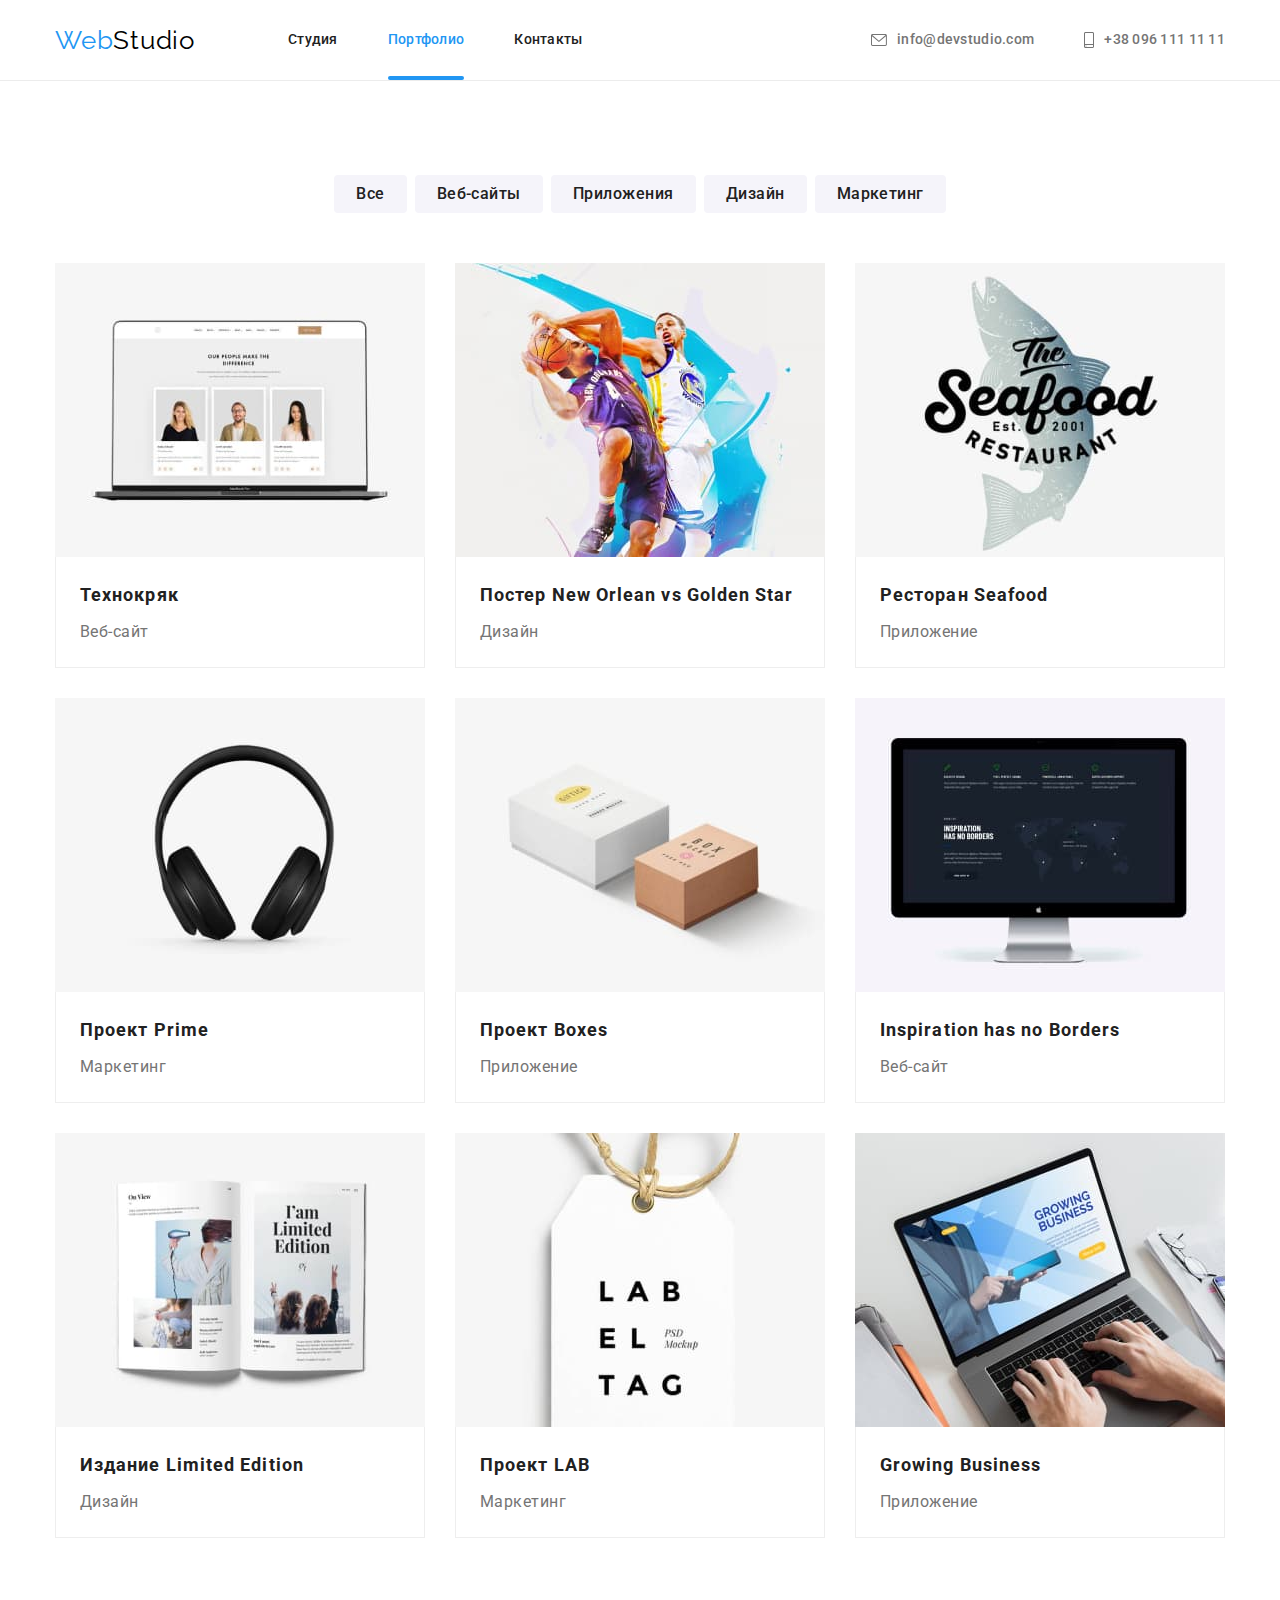
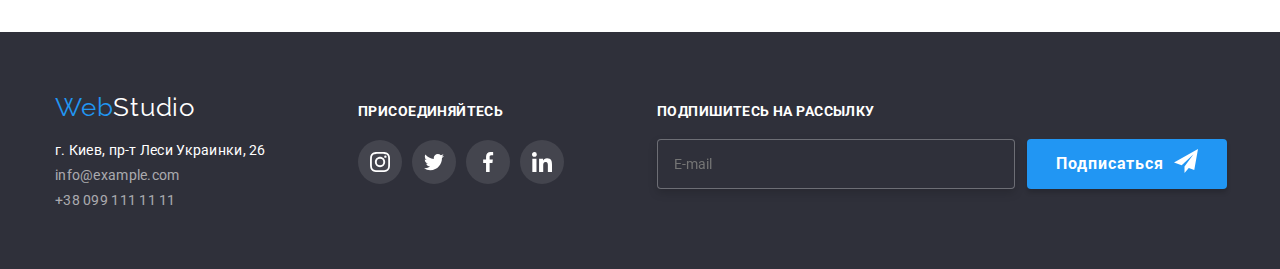
==== commit c368f60a: "add sass" ====
--- a/portfolio.html
+++ b/portfolio.html
@@ -25,8 +25,8 @@
     <header>
       <div class="container header-container">
         <nav class="navigation">
-          <a class="logo" lang="en" href="./index.html"
-            >Web<span class="logo-black">Studio</span></a
+          <a class="logo header__logo_black" lang="en" href="./index.html"
+            >Web<span class="logo_black">Studio</span></a
           >
           <ul class="navigation__titles">
             <li class="navigation__item">
@@ -261,8 +261,8 @@
     <footer class="footer">
       <div class="container footer__block">
         <div class="contact-data">
-          <a class="logo footer__logo" lang="en" href="./index.html"
-            >Web<span class="logo-white">Studio</span></a
+          <a class="logo footer__logo_white" lang="en" href="./index.html"
+            >Web<span class="logo_white">Studio</span></a
           >
           <address class="footer__details">
             <p class="footer__address">г. Киев, пр-т Леси Украинки, 26</p>
--- a/css/portfolio.min.css
+++ b/css/portfolio.min.css
@@ -1,2 +1,2 @@
-:root{--main-text-color: #757575;--header-text-color: #212121;--logo-black-text-color: #000000;--accent-color: #2196f3;--invert-text-color: #ffffff;--background-color: #2f303a;--button-background: #f5f4fa;--icon-basic-color: #afb1b8;--time-function: cubic-bezier(0.4, 0, 0.2, 1)}.visually-hidden{position:absolute;width:1px;height:1px;margin:-1px;border:0;padding:0;white-space:nowrap;-webkit-clip-path:inset(100%);clip-path:inset(100%);clip:rect(0 0 0 0);overflow:hidden}html{-webkit-box-sizing:border-box;box-sizing:border-box}*,*::before,*::after{-webkit-box-sizing:inherit;box-sizing:inherit}body{background-color:#ffffff;color:var(--main-text-color);font-family:'Roboto', sans-serif;font-style:normal;font-size:14px;line-height:1.14;letter-spacing:0.02em}ul{list-style:none;margin-top:0;margin-bottom:0;padding:0}a{text-decoration:none;color:var(--header-text-color)}h1,h2,h3,p{margin-top:0;margin-bottom:0}img{display:block}header{border-bottom:1px solid #ececec}.container{width:1200px;padding-left:15px;padding-right:15px;margin-left:auto;margin-right:auto}.section{padding-top:94px;padding-bottom:94px}.container.header-container{display:-webkit-box;display:-ms-flexbox;display:flex;-webkit-box-align:center;-ms-flex-align:center;align-items:center}.navigation{display:-webkit-box;display:-ms-flexbox;display:flex;-webkit-box-align:center;-ms-flex-align:center;align-items:center}.navigation__link.current{color:var(--accent-color)}.navigation__titles{display:-webkit-box;display:-ms-flexbox;display:flex;-webkit-box-align:center;-ms-flex-align:center;align-items:center;font-weight:500}.navigation__item:not(:last-child){margin-right:50px}.navigation__item{display:block}.navigation__link{display:inline-block;position:relative;padding:32px 0}.navigation__link:hover,.navigation__link:focus{color:var(--accent-color)}.navigation__link.current::after{position:absolute;bottom:0;left:0;display:inline-block;content:'';width:100%;height:4px;border-radius:2px;background-color:var(--accent-color)}.logo{display:block;margin-right:93px;font-family:'Raleway', sans-serif;font-size:26px;line-height:1.19;letter-spacing:0.03em;color:var(--accent-color)}.logo--black{color:var(--logo-black-text-color)}.logo--white{color:var(--invert-text-color)}.contacts-header{display:-webkit-box;display:-ms-flexbox;display:flex;-webkit-box-align:center;-ms-flex-align:center;align-items:center;margin-left:auto}.contacts-header .contacts+.contacts{margin-left:50px}.contacts{display:-webkit-box;display:-ms-flexbox;display:flex;-webkit-box-align:center;-ms-flex-align:center;align-items:center}.contacts .link{display:-webkit-box;display:-ms-flexbox;display:flex;-webkit-box-align:center;-ms-flex-align:center;align-items:center;padding:32px 0;color:var(--main-text-color);font-weight:500;-webkit-transition:color 250ms var(--time-function);transition:color 250ms var(--time-function)}.contacts .link:hover,.contacts .link:focus{color:var(--accent-color)}.icon-header{margin-right:10px;fill:var(--main-text-color)}.contacts .link:hover .icon-header{fill:var(--accent-color)}.filter{display:-webkit-box;display:-ms-flexbox;display:flex;-webkit-box-pack:center;-ms-flex-pack:center;justify-content:center;margin-bottom:50px}.filter>li:not(:last-child){margin-right:8px}.portfolio-button{padding:6px 22px;cursor:pointer;font-size:16px;font-weight:500;line-height:1.625;letter-spacing:0.03em;color:var(--header-text-color);background-color:var(--button-background);border-radius:4px;border:transparent;-webkit-transform:color 250ms var(--time-function),background-color 250ms var(--time-function),box-shadow 250ms var(--time-function);transform:color 250ms var(--time-function),background-color 250ms var(--time-function),box-shadow 250ms var(--time-function)}.filter>.portfolio-button:not(last-child){margin-right:8px}.portfolio-button:focus,.portfolio-button:hover{color:var(--invert-text-color);background-color:var(--accent-color);-webkit-box-shadow:0px 3px 1px rgba(0,0,0,0.1),0px 1px 2px rgba(0,0,0,0.08),0px 2px 2px rgba(0,0,0,0.12);box-shadow:0px 3px 1px rgba(0,0,0,0.1),0px 1px 2px rgba(0,0,0,0.08),0px 2px 2px rgba(0,0,0,0.12)}.projects{display:-webkit-box;display:-ms-flexbox;display:flex;-ms-flex-wrap:wrap;flex-wrap:wrap;-webkit-box-pack:center;-ms-flex-pack:center;justify-content:center}.projects-item{width:370px;margin-right:30px;margin-bottom:30px}.projects-item:hover{-webkit-box-shadow:0px 1px 1px rgba(0,0,0,0.12),0px 4px 4px rgba(0,0,0,0.06),1px 4px 6px rgba(0,0,0,0.16);box-shadow:0px 1px 1px rgba(0,0,0,0.12),0px 4px 4px rgba(0,0,0,0.06),1px 4px 6px rgba(0,0,0,0.16)}.projects-item:nth-child(3n){margin-right:0}.projects-item:nth-last-child(-n+3){margin-bottom:0}.project-name{margin-bottom:4px;color:var(--header-text-color);font-size:18px;line-height:2;letter-spacing:0.06em}.project-description{font-size:16px;line-height:1.875;letter-spacing:0.03em}.project-text{padding:20px 24px;border-bottom:1px solid #eeeeee;border-left:1px solid #eeeeee;border-right:1px solid #eeeeee}.overlay-block{position:relative;overflow:hidden}.portfolio-pannel{position:absolute;-webkit-box-pack:center;-ms-flex-pack:center;justify-content:center;padding:63px 24px;width:370px;height:294px;left:0;bottom:0;font-size:18px;line-height:1.56;letter-spacing:0.03em;background-color:var(--accent-color);opacity:0;color:var(--invert-text-color);-webkit-transform:translateY(100%);transform:translateY(100%);-webkit-transition:-webkit-transform 250ms var(--time-function);transition:-webkit-transform 250ms var(--time-function);transition:transform 250ms var(--time-function);transition:transform 250ms var(--time-function), -webkit-transform 250ms var(--time-function)}.projects-item:hover .portfolio-pannel{opacity:0.9;-webkit-transform:translateY(0);transform:translateY(0)}.footer{padding-top:60px;padding-bottom:60px;background-color:var(--background-color)}.footer__block{display:-webkit-box;display:-ms-flexbox;display:flex;-webkit-box-align:baseline;-ms-flex-align:baseline;align-items:baseline}.logo.footer__logo{margin-right:0}.footer__details{margin-top:20px;font-style:normal}.footer__address{margin-bottom:9px;color:var(--invert-text-color)}.footer__email,.footer__tel{color:rgba(255,255,255,0.6);font-style:normal}.footer__email{display:block;margin-bottom:9px}.footer__socials{margin-left:70px}.footer__networks{display:-webkit-box;display:-ms-flexbox;display:flex}.join{margin-bottom:20px;font-weight:700;font-size:14px;line-height:1.14;letter-spacing:0.03em;text-transform:uppercase;color:var(--invert-text-color)}.footer-link{display:-webkit-box;display:-ms-flexbox;display:flex;width:44px;height:44px}.networks-icon-footer{fill:var(--invert-text-color)}.networks-item:not(:last-child){margin-right:10px}.social-link-footer{display:-webkit-box;display:-ms-flexbox;display:flex;-webkit-box-pack:center;-ms-flex-pack:center;justify-content:center;-webkit-box-align:center;-ms-flex-align:center;align-items:center;width:44px;height:44px;border-radius:50%;background-color:rgba(255,255,255,0.1);-webkit-transition:background-color 250ms var(--time-function);transition:background-color 250ms var(--time-function)}.social-link-footer:hover,.social-link-footer:focus{background-color:var(--accent-color)}.footer-modal{display:-webkit-box;display:-ms-flexbox;display:flex;-webkit-box-orient:vertical;-webkit-box-direction:normal;-ms-flex-direction:column;flex-direction:column;margin-left:93px}.footer-modal label{margin-bottom:20px;font-weight:700;font-size:14px;line-height:16px;letter-spacing:0.03em;text-transform:uppercase;color:var(--invert-text-color)}.footer-input{height:50px;min-width:358px;padding:15px 16px;margin-right:12px;background-color:var(--background-color);border:1px solid rgba(255,255,255,0.3);-webkit-box-sizing:border-box;box-sizing:border-box;-webkit-filter:drop-shadow(0px 4px 4px rgba(0,0,0,0.15));filter:drop-shadow(0px 4px 4px rgba(0,0,0,0.15));border-radius:4px;-webkit-transition:border-color 250ms var(--time-function);transition:border-color 250ms var(--time-function)}.footer-input:hover,.footer-input:focus-within{outline:none;border:1px solid var(--accent-color)}.footer-button{height:50px;min-width:200px;background-color:var(--accent-color);color:var(--invert-text-color);-webkit-box-shadow:0px 4px 4px rgba(0,0,0,0.15);box-shadow:0px 4px 4px rgba(0,0,0,0.15);border:var(--accent-color);border-radius:4px;font-weight:700;font-size:16px;line-height:1.875;letter-spacing:0.06em;cursor:pointer}.send{display:-webkit-box;display:-ms-flexbox;display:flex;-webkit-box-orient:horizontal;-webkit-box-direction:normal;-ms-flex-direction:row;flex-direction:row;-webkit-box-pack:center;-ms-flex-pack:center;justify-content:center}.button-text-send{margin-right:10px;color:var(--invert-text-color)}.icon-send{display:block;fill:var(--invert-text-color)}
+:root{--main-text-color: #757575;--header-text-color: #212121;--logo-black-text-color: #000000;--accent-color: #2196f3;--invert-text-color: #ffffff;--background-color: #2f303a;--button-background: #f5f4fa;--icon-basic-color: #afb1b8;--time-function: cubic-bezier(0.4, 0, 0.2, 1)}.visually-hidden{position:absolute;width:1px;height:1px;margin:-1px;border:0;padding:0;white-space:nowrap;-webkit-clip-path:inset(100%);clip-path:inset(100%);clip:rect(0 0 0 0);overflow:hidden}html{-webkit-box-sizing:border-box;box-sizing:border-box}*,*::before,*::after{-webkit-box-sizing:inherit;box-sizing:inherit}body{background-color:#ffffff;color:var(--main-text-color);font-family:'Roboto', sans-serif;font-style:normal;font-size:14px;line-height:1.14;letter-spacing:0.02em}ul{list-style:none;margin-top:0;margin-bottom:0;padding:0}a{text-decoration:none;color:var(--header-text-color)}h1,h2,h3,p{margin-top:0;margin-bottom:0}img{display:block}header{border-bottom:1px solid #ececec}.container{width:1200px;padding-left:15px;padding-right:15px;margin-left:auto;margin-right:auto}.section{padding-top:94px;padding-bottom:94px}.container.header-container{display:-webkit-box;display:-ms-flexbox;display:flex;-webkit-box-align:center;-ms-flex-align:center;align-items:center}.navigation{display:-webkit-box;display:-ms-flexbox;display:flex;-webkit-box-align:center;-ms-flex-align:center;align-items:center}.navigation__titles{display:-webkit-box;display:-ms-flexbox;display:flex;-webkit-box-align:center;-ms-flex-align:center;align-items:center;font-weight:500}.navigation__item{display:block}.navigation__item:not(:last-child){margin-right:50px}.navigation__link{display:inline-block;position:relative;padding:32px 0}.navigation__link:hover,.navigation__link:focus{color:var(--accent-color)}.navigation__link.current{color:var(--accent-color)}.navigation__link.current::after{position:absolute;bottom:0;left:0;display:inline-block;content:'';width:100%;height:4px;border-radius:2px;background-color:var(--accent-color)}.logo{display:block;margin-right:93px;font-family:'Raleway', sans-serif;font-size:26px;line-height:1.19;letter-spacing:0.03em;color:var(--accent-color)}.logo_black{color:var(--logo-black-text-color)}.logo_white{color:var(--invert-text-color)}.contacts-header{display:-webkit-box;display:-ms-flexbox;display:flex;-webkit-box-align:center;-ms-flex-align:center;align-items:center;margin-left:auto}.contacts-header .contacts+.contacts{margin-left:50px}.contacts{display:-webkit-box;display:-ms-flexbox;display:flex;-webkit-box-align:center;-ms-flex-align:center;align-items:center}.contacts .link{display:-webkit-box;display:-ms-flexbox;display:flex;-webkit-box-align:center;-ms-flex-align:center;align-items:center;padding:32px 0;color:var(--main-text-color);font-weight:500;-webkit-transition:color 250ms var(--time-function);transition:color 250ms var(--time-function)}.contacts .link:hover,.contacts .link:focus{color:var(--accent-color)}.icon-header{margin-right:10px;fill:var(--main-text-color)}.contacts .link:hover .icon-header{fill:var(--accent-color)}.filter{display:-webkit-box;display:-ms-flexbox;display:flex;-webkit-box-pack:center;-ms-flex-pack:center;justify-content:center;margin-bottom:50px}.filter>li:not(:last-child){margin-right:8px}.portfolio-button{padding:6px 22px;cursor:pointer;font-size:16px;font-weight:500;line-height:1.625;letter-spacing:0.03em;color:var(--header-text-color);background-color:var(--button-background);border-radius:4px;border:transparent;-webkit-transform:color 250ms var(--time-function),background-color 250ms var(--time-function),box-shadow 250ms var(--time-function);transform:color 250ms var(--time-function),background-color 250ms var(--time-function),box-shadow 250ms var(--time-function)}.portfolio-button:focus,.portfolio-button:hover{color:var(--invert-text-color);background-color:var(--accent-color);-webkit-box-shadow:0px 3px 1px rgba(0,0,0,0.1),0px 1px 2px rgba(0,0,0,0.08),0px 2px 2px rgba(0,0,0,0.12);box-shadow:0px 3px 1px rgba(0,0,0,0.1),0px 1px 2px rgba(0,0,0,0.08),0px 2px 2px rgba(0,0,0,0.12)}.filter>.portfolio-button:not(last-child){margin-right:8px}.projects{display:-webkit-box;display:-ms-flexbox;display:flex;-ms-flex-wrap:wrap;flex-wrap:wrap;-webkit-box-pack:center;-ms-flex-pack:center;justify-content:center}.projects-item{width:370px;margin-right:30px;margin-bottom:30px;cursor:pointer}.projects-item:hover{-webkit-box-shadow:0px 1px 1px rgba(0,0,0,0.12),0px 4px 4px rgba(0,0,0,0.06),1px 4px 6px rgba(0,0,0,0.16);box-shadow:0px 1px 1px rgba(0,0,0,0.12),0px 4px 4px rgba(0,0,0,0.06),1px 4px 6px rgba(0,0,0,0.16)}.projects-item:nth-child(3n){margin-right:0}.projects-item:nth-last-child(-n+3){margin-bottom:0}.project-name{margin-bottom:4px;color:var(--header-text-color);font-size:18px;line-height:2;letter-spacing:0.06em}.project-description{font-size:16px;line-height:1.875;letter-spacing:0.03em}.project-text{padding:20px 24px;border-bottom:1px solid #eeeeee;border-left:1px solid #eeeeee;border-right:1px solid #eeeeee}.overlay-block{position:relative;overflow:hidden}.portfolio-pannel{position:absolute;-webkit-box-pack:center;-ms-flex-pack:center;justify-content:center;padding:63px 24px;width:370px;height:294px;left:0;bottom:0;font-size:18px;line-height:1.56;letter-spacing:0.03em;background-color:var(--accent-color);opacity:0;color:var(--invert-text-color);cursor:pointer;-webkit-transform:translateY(100%);transform:translateY(100%);-webkit-transition:-webkit-transform 250ms var(--time-function);transition:-webkit-transform 250ms var(--time-function);transition:transform 250ms var(--time-function);transition:transform 250ms var(--time-function), -webkit-transform 250ms var(--time-function)}.projects-item:hover .portfolio-pannel{opacity:0.9;-webkit-transform:translateY(0);transform:translateY(0)}.footer{padding-top:60px;padding-bottom:60px;background-color:var(--background-color)}.footer__block{display:-webkit-box;display:-ms-flexbox;display:flex;-webkit-box-align:baseline;-ms-flex-align:baseline;align-items:baseline}.logo.footer__logo{margin-right:0}.footer__details{margin-top:20px;font-style:normal}.footer__address{margin-bottom:9px;color:var(--invert-text-color)}.footer__email,.footer__tel{color:rgba(255,255,255,0.6);font-style:normal}.footer__email{display:block;margin-bottom:9px}.footer__socials{margin-left:70px}.footer__networks{display:-webkit-box;display:-ms-flexbox;display:flex}.join{margin-bottom:20px;font-weight:700;font-size:14px;line-height:1.14;letter-spacing:0.03em;text-transform:uppercase;color:var(--invert-text-color)}.footer-link{display:-webkit-box;display:-ms-flexbox;display:flex;width:44px;height:44px}.networks-icon-footer{fill:var(--invert-text-color)}.networks-item:not(:last-child){margin-right:10px}.social-link-footer{display:-webkit-box;display:-ms-flexbox;display:flex;-webkit-box-pack:center;-ms-flex-pack:center;justify-content:center;-webkit-box-align:center;-ms-flex-align:center;align-items:center;width:44px;height:44px;border-radius:50%;background-color:rgba(255,255,255,0.1);-webkit-transition:background-color 250ms var(--time-function);transition:background-color 250ms var(--time-function)}.social-link-footer:hover,.social-link-footer:focus{background-color:var(--accent-color)}.submit-email{display:-webkit-box;display:-ms-flexbox;display:flex}.footer-modal{display:-webkit-box;display:-ms-flexbox;display:flex;-webkit-box-orient:vertical;-webkit-box-direction:normal;-ms-flex-direction:column;flex-direction:column;margin-left:93px}.footer-modal label{margin-bottom:20px;font-weight:700;font-size:14px;line-height:16px;letter-spacing:0.03em;text-transform:uppercase;color:var(--invert-text-color)}.footer-input{height:50px;min-width:358px;padding:15px 16px;margin-right:12px;background-color:var(--background-color);border:1px solid rgba(255,255,255,0.3);-webkit-box-sizing:border-box;box-sizing:border-box;-webkit-filter:drop-shadow(0px 4px 4px rgba(0,0,0,0.15));filter:drop-shadow(0px 4px 4px rgba(0,0,0,0.15));border-radius:4px;-webkit-transition:border-color 250ms var(--time-function);transition:border-color 250ms var(--time-function)}.footer-input:hover,.footer-input:focus-within{outline:none;border:1px solid var(--accent-color)}.footer-button{height:50px;min-width:200px;background-color:var(--accent-color);color:var(--invert-text-color);-webkit-box-shadow:0px 4px 4px rgba(0,0,0,0.15);box-shadow:0px 4px 4px rgba(0,0,0,0.15);border:var(--accent-color);border-radius:4px;font-weight:700;font-size:16px;line-height:1.875;letter-spacing:0.06em;cursor:pointer}.send{display:-webkit-box;display:-ms-flexbox;display:flex;-webkit-box-orient:horizontal;-webkit-box-direction:normal;-ms-flex-direction:row;flex-direction:row;-webkit-box-pack:center;-ms-flex-pack:center;justify-content:center}.button-text-send{margin-right:10px;color:var(--invert-text-color)}.icon-send{display:block;fill:var(--invert-text-color)}
 /*# sourceMappingURL=portfolio.min.css.map */